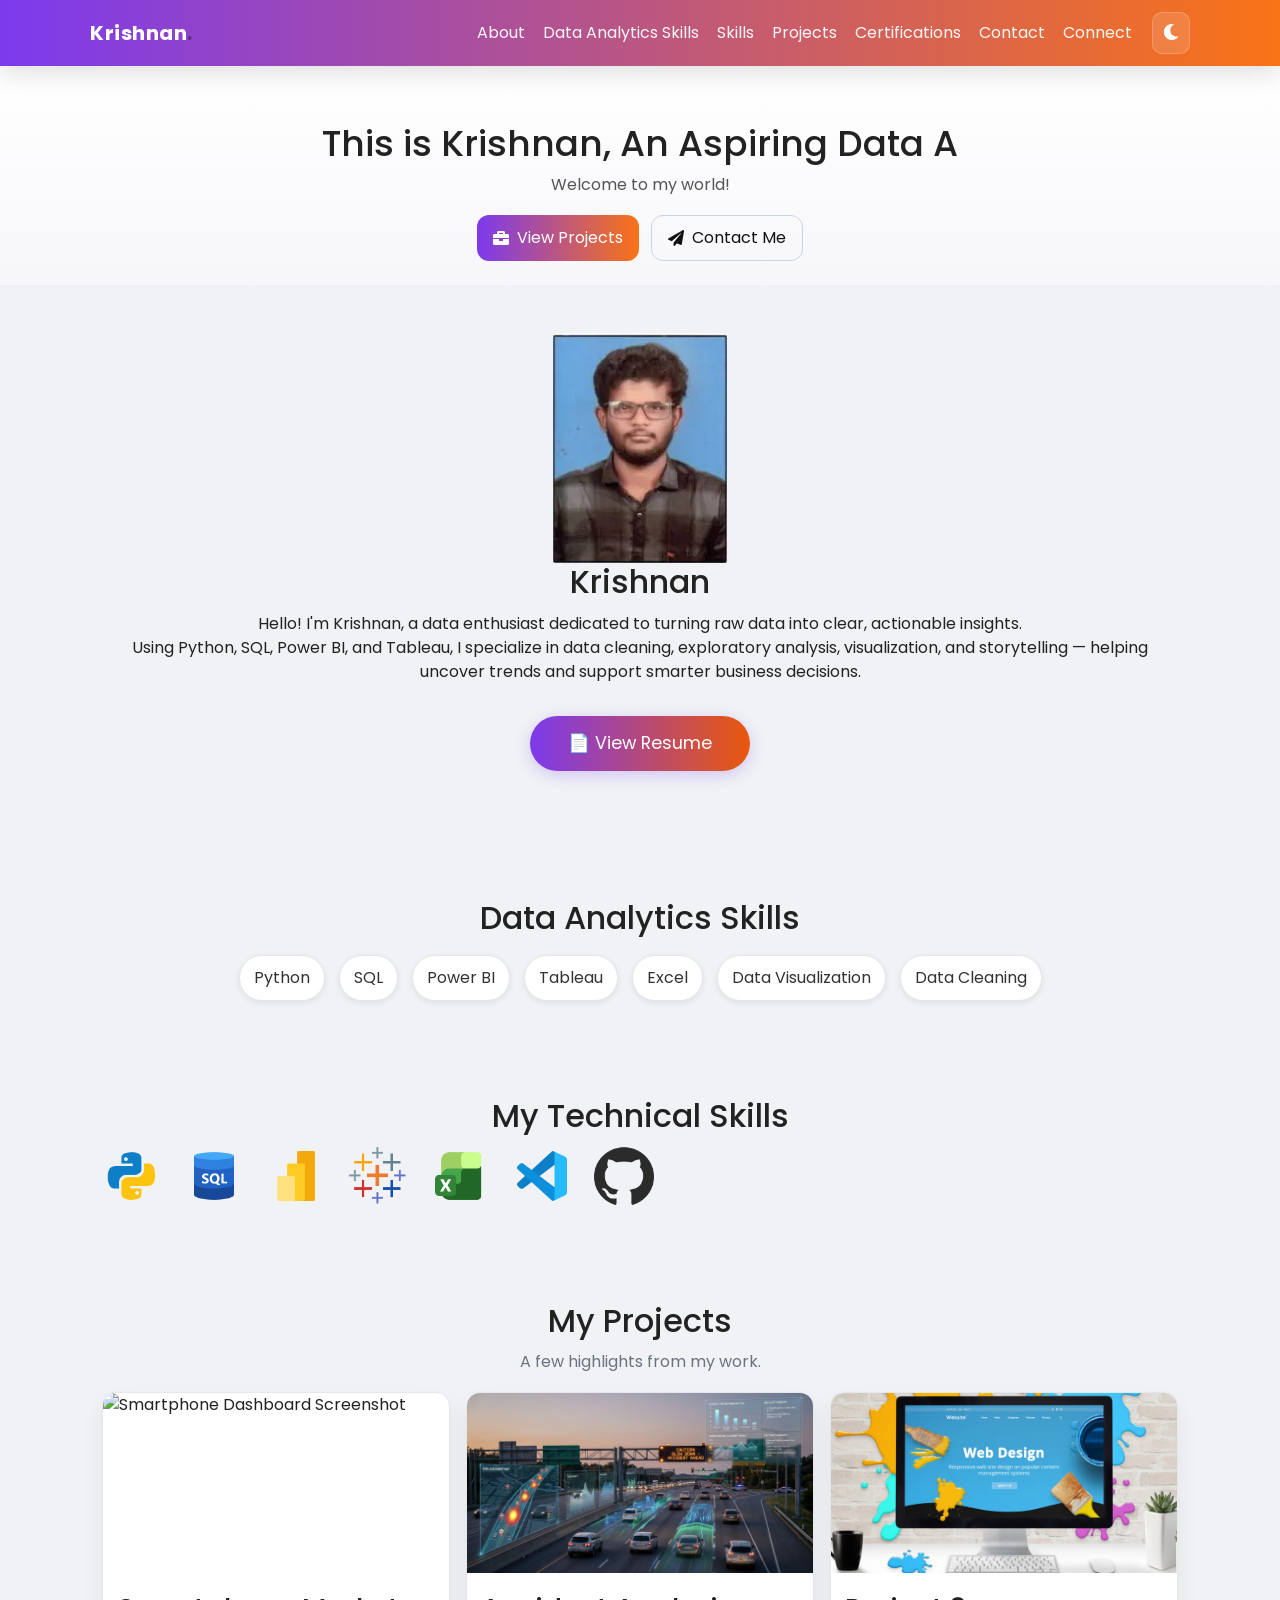
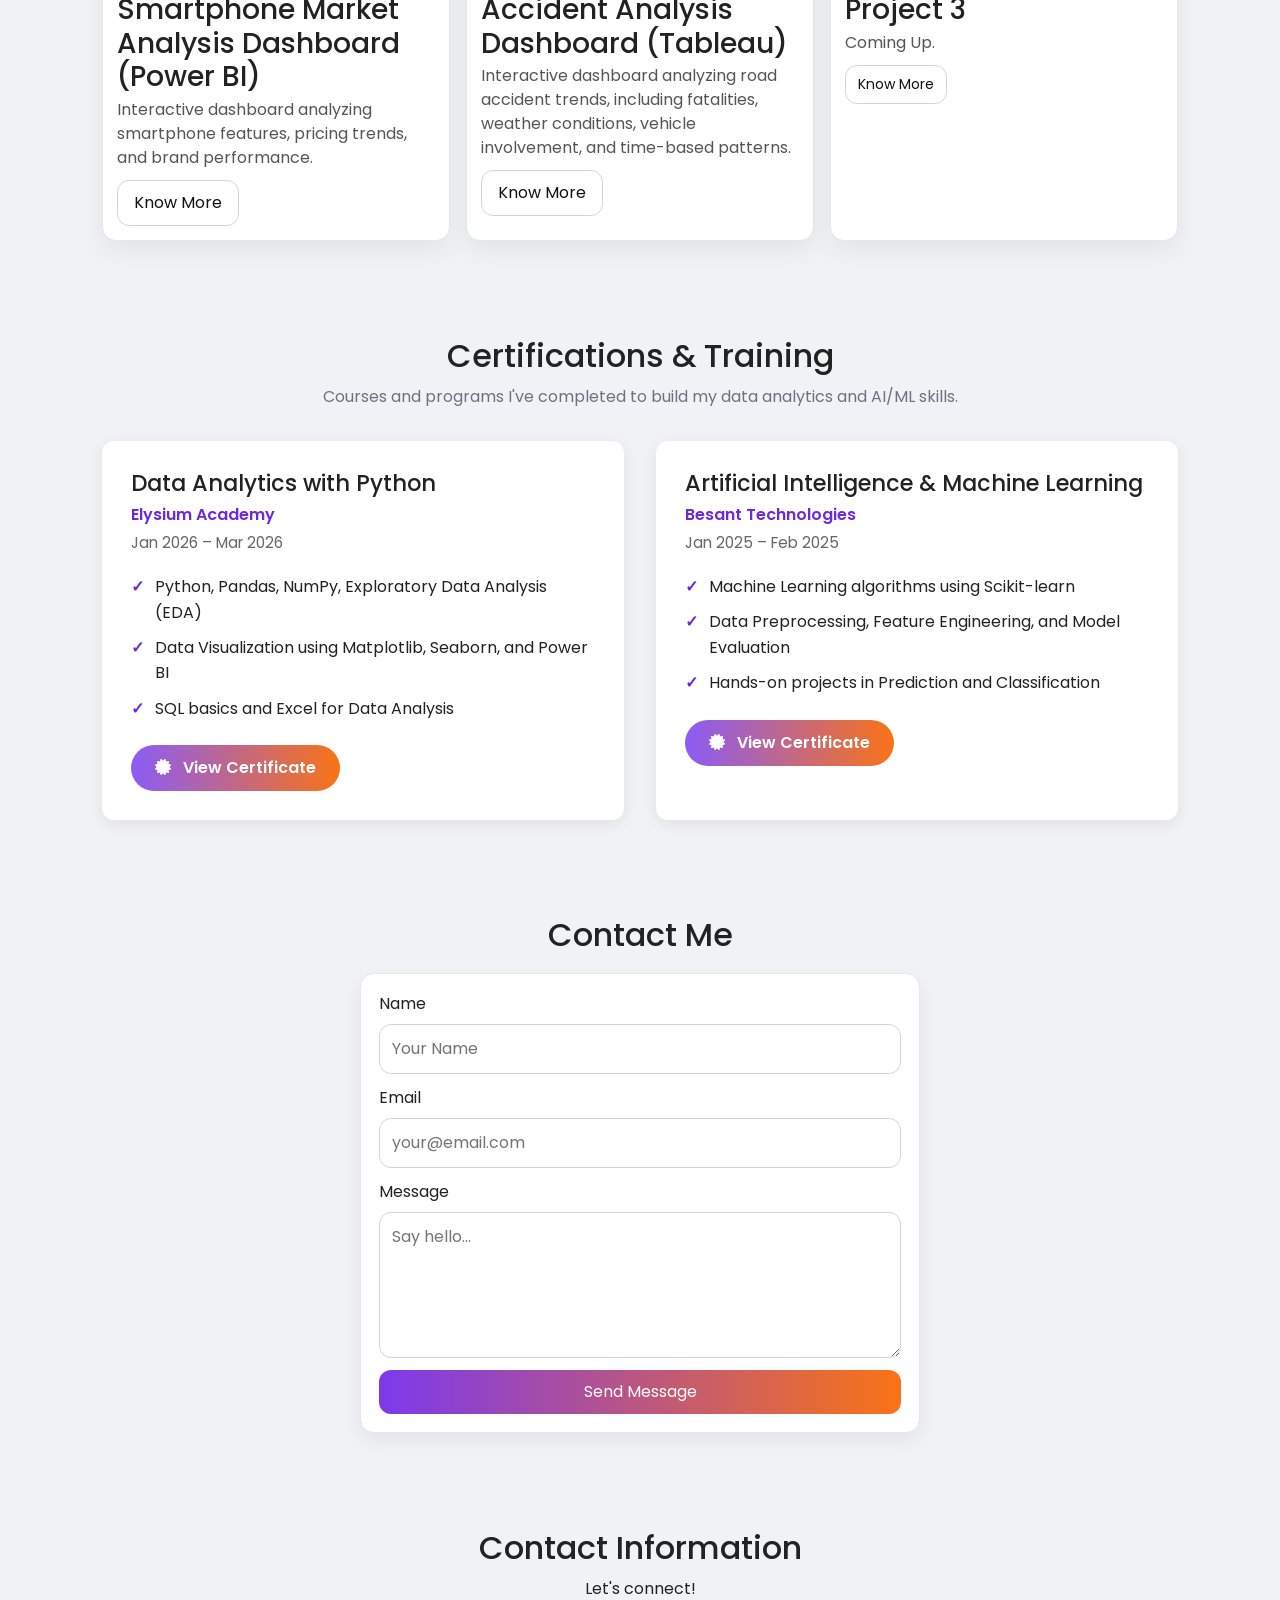
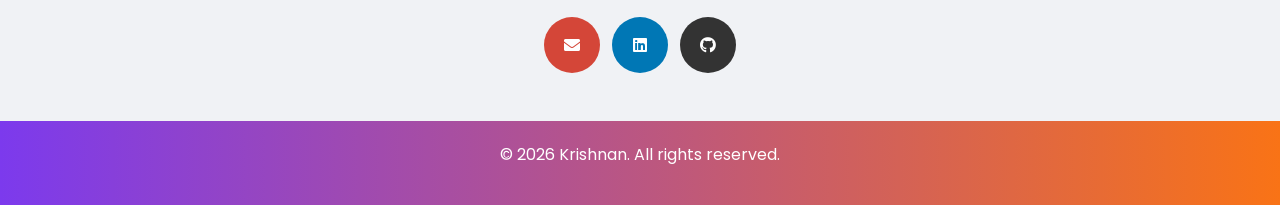
==== index.html @ f5642c2f "index.html" ====
<!DOCTYPE html>
<html lang="en">
<head>
  <meta charset="UTF-8" />
  <meta name="viewport" content="width=device-width, initial-scale=1" />
  <meta name="description" content="Krishnan — Data enthusiast, Power BI & Python projects, skills & contact." />
  <title>Krishnan — Portfolio</title>

  <!-- Bootstrap CSS -->
  <link href="https://cdn.jsdelivr.net/npm/bootstrap@5.2.1/dist/css/bootstrap.min.css" rel="stylesheet" integrity="sha384-iYQeCzEYFbKjA/T2uDLTpkwGzCiq6soy8tYaI1GyVh/UjpbCx/TYkiZhlZB6+fzT" crossorigin="anonymous">
  <!-- Bootstrap JS -->
  <script src="https://cdn.jsdelivr.net/npm/bootstrap@5.2.1/dist/js/bootstrap.bundle.min.js" integrity="sha384-u1OknCvxWvY5kfmNBILK2hRnQC3Pr17a+RTT6rIHI7NnikvbZlHgTPOOmMi466C8" crossorigin="anonymous"></script>

  <!-- Fonts & Icons -->
  <link href="https://fonts.googleapis.com/css2?family=Poppins:wght@400;600;700&display=swap" rel="stylesheet" />
  <link rel="stylesheet" href="https://cdnjs.cloudflare.com/ajax/libs/font-awesome/5.15.1/css/all.min.css" />
  <link rel="icon" href="img/favicon.ico" type="image/x-icon">

  <!-- Custom Styles & Script -->
  <link rel="stylesheet" href="css/6_style.css" />
  <script defer src="js/6_script.js"></script>

  <!-- Social Preview -->
  <meta property="og:title" content="Krishnan — Portfolio" />
  <meta property="og:description" content="Data Analytics | Power BI | Python | SQL | Tableau" />
  <meta property="og:type" content="website" />
</head>
<body>

  <!-- Header / Nav -->
  <header class="site-header">
    <div class="container nav-wrap">
      <a href="#" class="brand">Krishnan<span class="dot">.</span></a>

      <button class="nav-toggle" aria-label="Open menu" aria-expanded="false">
        <i class="fas fa-bars"></i>
      </button>

      <nav class="site-nav" aria-label="Primary">
        <a href="#about">About</a>
        <a href="#Data Analytics Skills">Data Analytics Skills</a>
        <a href="#My Technical Skills">Skills</a>
       <a href="#projects">Projects</a>
       <a href="#certifications">Certifications</a>
         <a href="#contact">Contact</a>
        <a href="#connect">Connect</a>
      </nav>

      <button id="dark-mode-toggle" class="dark-mode-toggle" aria-label="Toggle dark mode">
        <i class="fas fa-moon"></i>
      </button>
    </div>
  </header>

  <!-- Hero -->
  <section class="hero" aria-labelledby="hero-title">
    <div class="container hero-inner">
      <h1 id="hero-title">This is Krishnan, <span class="about-me"></span></h1>
      <p class="subtitle">Welcome to my world!</p>
      <div class="cta-row">
        <a class="btn primary" href="#projects"><i class="fas fa-briefcase"></i> View Projects</a>
        <a class="btn ghost" href="#contact"><i class="fas fa-paper-plane"></i> Contact Me</a>
      </div>
    </div>
  </section>

  <!-- About -->
  <section id="about" class="panel">
    <div class="container about-card">
      <img src="img/Krishna.webp" alt="Krishnan profile photo" class="profile-img"> 
      <h2>Krishnan</h2>
      <p>Hello! I'm Krishnan, a data enthusiast dedicated to turning raw data into clear, actionable insights.<br>
      Using Python, SQL, Power BI, and Tableau, I specialize in data cleaning, exploratory analysis, visualization, and storytelling — helping uncover trends and support smarter business decisions.</p>

      <!-- Resume button -->
      <div class="center-button-wrapper" style="margin: 2rem 0; text-align: center;">
        <a href="Krishnan Resume.pdf" target="_blank" rel="noopener noreferrer" class="btn btn-gradient">
          📄 View Resume
        </a>
      </div>
    </div>
  </section>

  <!-- Data Analytics Skills -->
  <section id="Data Analytics Skills" class="panel">
    <div class="container">
      <h2>Data Analytics Skills</h2>
      <ul class="chip-list">
        <li class="chip">Python</li>
        <li class="chip">SQL</li>
        <li class="chip">Power BI</li>
        <li class="chip">Tableau</li>
        <li class="chip">Excel</li>
        <li class="chip">Data Visualization</li>
        <li class="chip">Data Cleaning</li>
      </ul>
    </div>
  </section>

  <!-- Technical Skills (icons) -->
  <section id="My Technical Skills" class="panel">
    <div class="container">
      <h2>My Technical Skills</h2>
      <div class="horizontal-scroll" aria-label="Logos of technologies I use">
        <div class="icon-container" role="list">
          <img role="listitem" src="icon/1.png" alt="Tech icon 1" />
          <img role="listitem" src="icon/2.png" alt="Tech icon 2" />
          <img role="listitem" src="icon/3.png" alt="Tech icon 3" />
          <img role="listitem" src="icon/4.png" alt="Tech icon 4" />
          <img role="listitem" src="icon/5.png" alt="Tech icon 5" />
          <img role="listitem" src="icon/6.png" alt="Tech icon 6" />
          <img role="listitem" src="icon/7.png" alt="Tech icon 7" />
        </div>
      </div>
    </div>
  </section>

  <!-- Projects -->
  <section id="projects" class="panel">
    <div class="container">
      <h2>My Projects</h2>
      <p class="muted">A few highlights from my work.</p>
      <div class="grid projects-grid">
        <article class="project-card">
          <img src="img/Project_1.png" alt="Smartphone Dashboard Screenshot" />
          <div class="card-body">
            <h3>Smartphone Market Analysis Dashboard (Power BI)</h3>
            <p>Interactive dashboard analyzing smartphone features, pricing trends, and brand performance.</p>
            <a href="smartphone-project.html" class="btn">Know More</a>
          </div>
        </article>

        <article class="project-card">
          <img src="img/Project_2.png" alt="Project 2 Screenshot" />
          <div class="card-body">
            <h3>Accident Analysis Dashboard (Tableau)</h3>
            <p>Interactive dashboard analyzing road accident trends, including fatalities, weather conditions, vehicle involvement, and time-based patterns.</p>
            <a href="Accident Analysis-project.html" class="btn">Know More</a>
          </div>
        </article>

        <article class="project-card">
          <img src="img/3.png" alt="Project 3 Screenshot" />
          <div class="card-body">
            <h3>Project 3</h3>
            <p>Coming Up.</p>
            <a class="btn small">Know More</a>
          </div>
        </article>
      </div>
    </div>
  </section>

  <!-- Certifications -->
  <section id="certifications" class="panel">
    <div class="container">
      <h2>Certifications & Training</h2>
      <p class="muted">Courses and programs I've completed to build my data analytics and AI/ML skills.</p>
      <div class="cert-grid">
        <div class="cert-card">
          <div class="cert-header">
            <h3>Data Analytics with Python</h3>
            <span class="cert-institute">Elysium Academy</span>
            <span class="cert-date">Jan 2026 – Mar 2026</span>
          </div>
          <ul class="cert-details">
            <li>Python, Pandas, NumPy, Exploratory Data Analysis (EDA)</li>
            <li>Data Visualization using Matplotlib, Seaborn, and Power BI</li>
            <li>SQL basics and Excel for Data Analysis</li>
          </ul>
          <a href="YOUR_CERTIFICATE_LINK_HERE.pdf" target="_blank" rel="noopener noreferrer" class="btn cert-btn">
            <i class="fas fa-certificate"></i> View Certificate
          </a>
        </div>

        <div class="cert-card">
          <div class="cert-header">
            <h3>Artificial Intelligence & Machine Learning</h3>
            <span class="cert-institute">Besant Technologies</span>
            <span class="cert-date">Jan 2025 – Feb 2025</span>
          </div>
          <ul class="cert-details">
            <li>Machine Learning algorithms using Scikit-learn</li>
            <li>Data Preprocessing, Feature Engineering, and Model Evaluation</li>
            <li>Hands-on projects in Prediction and Classification</li>
          </ul>
          <a href="https://drive.google.com/file/d/1QhLVXRbuj894rvDoNQN4NJHDktRtDqhY/view?usp=sharing" target="_blank" rel="noopener noreferrer" class="btn cert-btn">
            <i class="fas fa-certificate"></i> View Certificate
          </a>
        </div>
      </div>
    </div>
  </section>

  <!-- Contact -->
  <section id="contact" class="panel">
    <div class="container">
      <h2>Contact Me</h2>
      <form class="contact-form" aria-label="Contact form">
        <div class="form-group">
          <label for="name">Name</label>
          <input id="name" name="name" type="text" placeholder="Your Name" required />
        </div>
        <div class="form-group">
          <label for="email">Email</label>
          <input id="email" name="email" type="email" placeholder="your@email.com" required />
        </div>
        <div class="form-group">
          <label for="message">Message</label>
          <textarea id="message" name="message" placeholder="Say hello..." rows="5" required></textarea>
        </div>
        <button type="submit" class="btn primary wide">Send Message</button>
      </form>
    </div>
  </section>

  <!-- Connect -->
  <section id="connect" class="panel">
    <div class="container">
      <h2>Contact Information</h2>
      <p>Let's connect!</p>
      <div class="socials">
        <a class="icon-link email" href="mailto:kriskrishna0816@gmail.com" aria-label="Email"><i class="fas fa-envelope"></i></a>
        <a class="icon-link linkedin" href="https://www.linkedin.com/in/krishnan08" target="_blank" rel="noopener" aria-label="LinkedIn"><i class="fab fa-linkedin"></i></a>
        <a class="icon-link github" href="https://github.com/krishnan0811" target="_blank" rel="noopener" aria-label="GitHub"><i class="fab fa-github"></i></a>
      </div>
    </div>
  </section>

  <!-- Footer -->
  <footer class="site-footer">
    <div class="container">
      <p>© <span id="year"></span> Krishnan. All rights reserved.</p>
    </div>
  </footer>

</body>
</html>
---- css/6_style.css ----
/* Base */
:root{
  --bg:#0b0d10;
  --panel:#11151a;
  --text:#e7eaf0;
  --muted:#9aa4af;
  --brand1:#7c3aed; /* purple */
  --brand2:#f97316; /* orange */
  --card:#0f1318;
  --ring: rgba(124,58,237,.35);
}

*{box-sizing:border-box}
html{scroll-behavior:smooth}
body{
  font-family:'Poppins',sans-serif;
  margin:0;
  color:#222;
  background:#f0f2f5;
}

/* Containers */
.container{width:min(1100px,92%);margin-inline:auto}

/* Header/Nav */
.site-header{
  position:sticky; top:0; z-index:1000;
  background: linear-gradient(90deg, var(--brand1), var(--brand2));
  color:#fff; box-shadow:0 8px 24px rgba(0,0,0,.12);
}
.nav-wrap{display:flex; align-items:center; gap:12px; padding:12px 0}
.brand{color:#fff; text-decoration:none; font-weight:700; font-size:20px; letter-spacing:.5px}
.brand .dot{color:#00000055}
.site-nav{margin-left:auto; display:flex; gap:18px}
.site-nav a{color:#fff; text-decoration:none; opacity:.95}
.site-nav a:hover{opacity:1; text-decoration:underline}
.nav-toggle{display:none; background:transparent; border:0; color:#fff; font-size:20px; cursor:pointer}

.dark-mode-toggle{
  margin-left:8px; background:#ffffff22; border:1px solid #ffffff33;
  color:#fff; border-radius:10px; padding:8px 10px; cursor:pointer
}
.dark-mode-toggle .fa-sun{color:#ffd166}

/* Hero */
.hero{
  background:linear-gradient(180deg, #ffffff, #f7f7fb);
  padding:56px 0 24px;
  text-align:center;
}
.hero-inner h1{margin:0 0 8px 0; font-size:clamp(24px,4vw,36px)}
.subtitle{margin:0 0 18px 0; color:#555}
.cta-row{display:flex; gap:12px; justify-content:center; flex-wrap:wrap}

/* Buttons */
.btn{
  display:inline-flex; align-items:center; gap:8px;
  border-radius:12px; padding:10px 16px; text-decoration:none; cursor:pointer;
  border:1px solid #d1d5db; color:#111; background:#fff; transition:transform .15s ease, box-shadow .2s ease
}
.btn:hover{transform:translateY(-1px); box-shadow:0 8px 18px rgba(0,0,0,.08)}
.btn.primary{background:linear-gradient(90deg,var(--brand1),var(--brand2)); color:#fff; border:0}
.btn.primary:hover{box-shadow:0 10px 22px var(--ring)}
.btn.ghost{background:transparent; border-color:#cbd5e1}
.btn.small{padding:8px 12px; font-size:14px}
.btn.wide{width:100%; justify-content:center}

/* Panels */
.panel{padding:48px 0}
.panel h2{text-align:center; margin:0 0 10px 0}
.panel .container>p{text-align:center}

/* Avatar */
.avatar{
  display:block; margin:18px auto 0; width:200px; height:200px; border-radius:50%;
  object-fit:cover; box-shadow:0 10px 26px rgba(0,0,0,.15)
}

/* Chip list (skills) */
.chip-list{
  list-style:none; display:flex; justify-content:center; gap:14px; padding:0; margin:18px 0 0 0; flex-wrap:wrap
}
.chip{
  background:#fff; color:#333; padding:10px 14px; border-radius:999px; box-shadow:0 2px 6px rgba(0,0,0,.08);
  border:1px solid #e5e7eb
}

/* Horizontal icon marquee */
.horizontal-scroll{overflow:hidden; margin-top:10px}
.icon-container{
  display:flex; align-items:center; gap:22px; width:max-content;
  animation:scrollX 14s linear infinite;
}
.icon-container:hover{animation-play-state:paused}
.icon-container img{width:60px; height:60px; filter:saturate(1.1); opacity:.95}
@keyframes scrollX{0%{transform:translateX(100vw)}100%{transform:translateX(-100%)}}

/* Programming languages bars */
#languages .skill{margin:18px auto; max-width:640px}
.progress-bar{
  position:relative; width:100%; height:14px; border-radius:999px; background:#e5e7eb; overflow:hidden
}
.progress-bar::after{
  content:""; position:absolute; inset:0; width:0; height:100%;
  background:linear-gradient(90deg,var(--brand1),var(--brand2));
  border-radius:999px; box-shadow:inset 0 0 12px rgba(0,0,0,.15)
}
.progress-bar.animated::after{animation:grow 1.1s ease forwards}
@keyframes grow{to{width:var(--progress)}}

/* Projects grid */
.projects-grid{
  display:grid; grid-template-columns:repeat(3,minmax(0,1fr)); gap:16px; margin-top:18px
}
.project-card{
  background:#fff; border:1px solid #e5e7eb; border-radius:14px; overflow:hidden;
  box-shadow:0 10px 24px rgba(0,0,0,.06); transition:transform .12s ease, box-shadow .2s ease
}
.project-card:hover{transform:translateY(-2px); box-shadow:0 16px 34px rgba(0,0,0,.10)}
.project-card img{display:block; width:100%; height:180px; object-fit:cover}
.card-body{padding:14px}
.card-body h3{margin:6px 0 4px 0}
.card-body p{margin:0 0 10px 0; color:#555}

/* Socials */
.socials{display:flex; justify-content:center; gap:12px; margin-top:6px}
.icon-link{
  display:inline-flex; align-items:center; justify-content:center;
  width:56px;height:56px;border-radius:50%; color:#fff; text-decoration:none;
  transition:transform .18s ease, box-shadow .25s ease
}
.icon-link.email{background:#D44638}
.icon-link.linkedin{background:#0077b5}
.icon-link:hover{transform:translateY(-2px); box-shadow:0 12px 26px rgba(0,0,0,.18)}

/* Footer */
.site-footer{
  background:linear-gradient(90deg,var(--brand1),var(--brand2)); color:#fff; text-align:center; padding:22px 0
}

/* Forms */
.contact-form{
  margin:18px auto 0; padding:18px; max-width:560px; background:#fff; border:1px solid #e5e7eb; border-radius:14px;
  box-shadow:0 8px 20px rgba(0,0,0,.06)
}
.form-group{display:flex; flex-direction:column; gap:8px; margin-bottom:12px}
.contact-form input,.contact-form textarea{
  padding:12px; border:1px solid #d1d5db; border-radius:12px; font:inherit; outline:none
}
.contact-form input:focus,.contact-form textarea:focus{box-shadow:0 0 0 4px #7c3aed33; border-color:#a78bfa}

/* Muted text */
.muted{color:#6b7280}

/* Responsive */
@media (max-width:900px){
  .projects-grid{grid-template-columns:repeat(2,minmax(0,1fr))}
}
@media (max-width:720px){
  .site-nav{display:none; position:absolute; right:14px; top:56px; background:#1f2937; padding:12px; border-radius:12px}
  .site-nav a{display:block; padding:8px 10px}
  .nav-toggle{display:inline-flex}
  .hero{padding:46px 0 12px}
}
@media (max-width:520px){
  .projects-grid{grid-template-columns:1fr}
  .avatar{width:160px;height:160px}
}

/* Dark mode */
.dark-mode body{background:var(--bg); color:var(--text)}
.dark-mode .hero{background:linear-gradient(180deg,#0d1117,#0b0d10)}
.dark-mode .panel .container>p{color:var(--muted)}
.dark-mode .chip{background:var(--card); color:var(--text); border-color:#222}
.dark-mode .project-card{background:var(--card); border-color:#1f2937}
.dark-mode .contact-form{background:var(--card); border-color:#1f2937}
.dark-mode .btn{background:#12161c; color:#e5e7eb; border-color:#2b3340}
.dark-mode .btn.ghost{background:transparent; border-color:#2b3340}
.dark-mode .btn.primary{color:#fff}
.dark-mode .site-nav{background:#0f172a}
.dark-mode .icon-link:hover{box-shadow:0 12px 26px rgba(124,58,237,.35)}
.profile-img {
  display: block;
  margin: 0 auto;
}
.tech-icons {
    display: flex;
    justify-content: center;
    align-items: center;
    gap: 40px;
    flex-wrap: wrap;
}

.tech-icons img {
    width: 70px;
    height: auto;
    filter: drop-shadow(0 6px 10px rgba(0,0,0,0.15));
    transition: transform 0.3s ease, filter 0.3s ease;
}
.skill{
margin:20px 0;
}

.skill p{
font-weight:500;
margin-bottom:6px;
}

.progress{
background:#e5e5e5;
height:12px;
border-radius:20px;
overflow:hidden;
}

.progress-bar{
height:12px;
border-radius:20px;
background: linear-gradient(90deg,#6a11cb,#ff6a00);
}
.skills-container{
  width: 60%;
  margin: auto;
}
.center-button-wrapper {
  text-align: center;
  margin: 2.5rem 0;
}

.center-button-wrapper .btn {
  display: inline-block;
  min-width: 220px;          /* makes it look balanced */
  text-align: center;
  padding: 0.9rem 2.2rem;
  font-size: 1.1rem;
}

/* If you want the button to feel more premium */
.center-button-wrapper .btn-gradient {
  background: linear-gradient(90deg, #7c3aed, #ea580c);
  color: white;
  border: none;
  border-radius: 9999px;     /* very rounded */
  box-shadow: 0 4px 15px rgba(139, 92, 246, 0.3);
  transition: all 0.3s ease;
}

.center-button-wrapper .btn-gradient:hover {
  transform: translateY(-2px);
  box-shadow: 0 8px 25px rgba(139, 92, 246, 0.4);
}
/* In css/6_style.css - add this */
.icon-link.github {
  background-color: #333;          /* GitHub black/dark */
  color: white;
}

.icon-link.github:hover {
  background-color: #24292e;
  transform: translateY(-2px);
}
/* Certifications Section */
.cert-grid {
  display: grid;
  grid-template-columns: 1fr;           /* 1 column on mobile */
  gap: 2rem;
  margin-top: 2rem;
}

@media (min-width: 768px) {
  .cert-grid {
    grid-template-columns: repeat(auto-fit, minmax(350px, 1fr));  /* 2+ columns on larger screens */
  }
}

.cert-card {
  background: var(--card-bg, #fff);     /* use your dark/light mode var if you have */
  border-radius: 12px;
  padding: 1.8rem;
  box-shadow: 0 4px 15px rgba(0,0,0,0.08);
  transition: transform 0.3s ease, box-shadow 0.3s ease;
}

.cert-card:hover {
  transform: translateY(-5px);
  box-shadow: 0 10px 25px rgba(0,0,0,0.12);
}

.cert-header {
  margin-bottom: 1.2rem;
}

.cert-header h3 {
  margin: 0 0 0.4rem;
  font-size: 1.4rem;
}

.cert-institute {
  font-weight: 600;
  color: var(--primary, #6d28d9);      /* match your theme color */
  display: block;
}

.cert-date {
  font-size: 0.95rem;
  color: #666;
  display: block;
  margin-top: 0.3rem;
}

.cert-details {
  list-style: none;
  padding: 0;
  margin: 0 0 1.5rem;
  line-height: 1.6;
}

.cert-details li {
  margin-bottom: 0.6rem;
  position: relative;
  padding-left: 1.5rem;
}

.cert-details li::before {
  content: "✓";
  position: absolute;
  left: 0;
  color: var(--primary, #6d28d9);
  font-weight: bold;
}

.cert-btn {
  background: linear-gradient(90deg, #8b5cf6, #f97316);  /* your purple-orange theme */
  color: white;
  border: none;
  padding: 0.7rem 1.5rem;
  border-radius: 50px;
  text-decoration: none;
  font-weight: 600;
  display: inline-block;
  transition: all 0.3s;
}

.cert-btn:hover {
  transform: translateY(-2px);
  box-shadow: 0 8px 20px rgba(139, 92, 246, 0.3);
}

.cert-btn i {
  margin-right: 8px;
}
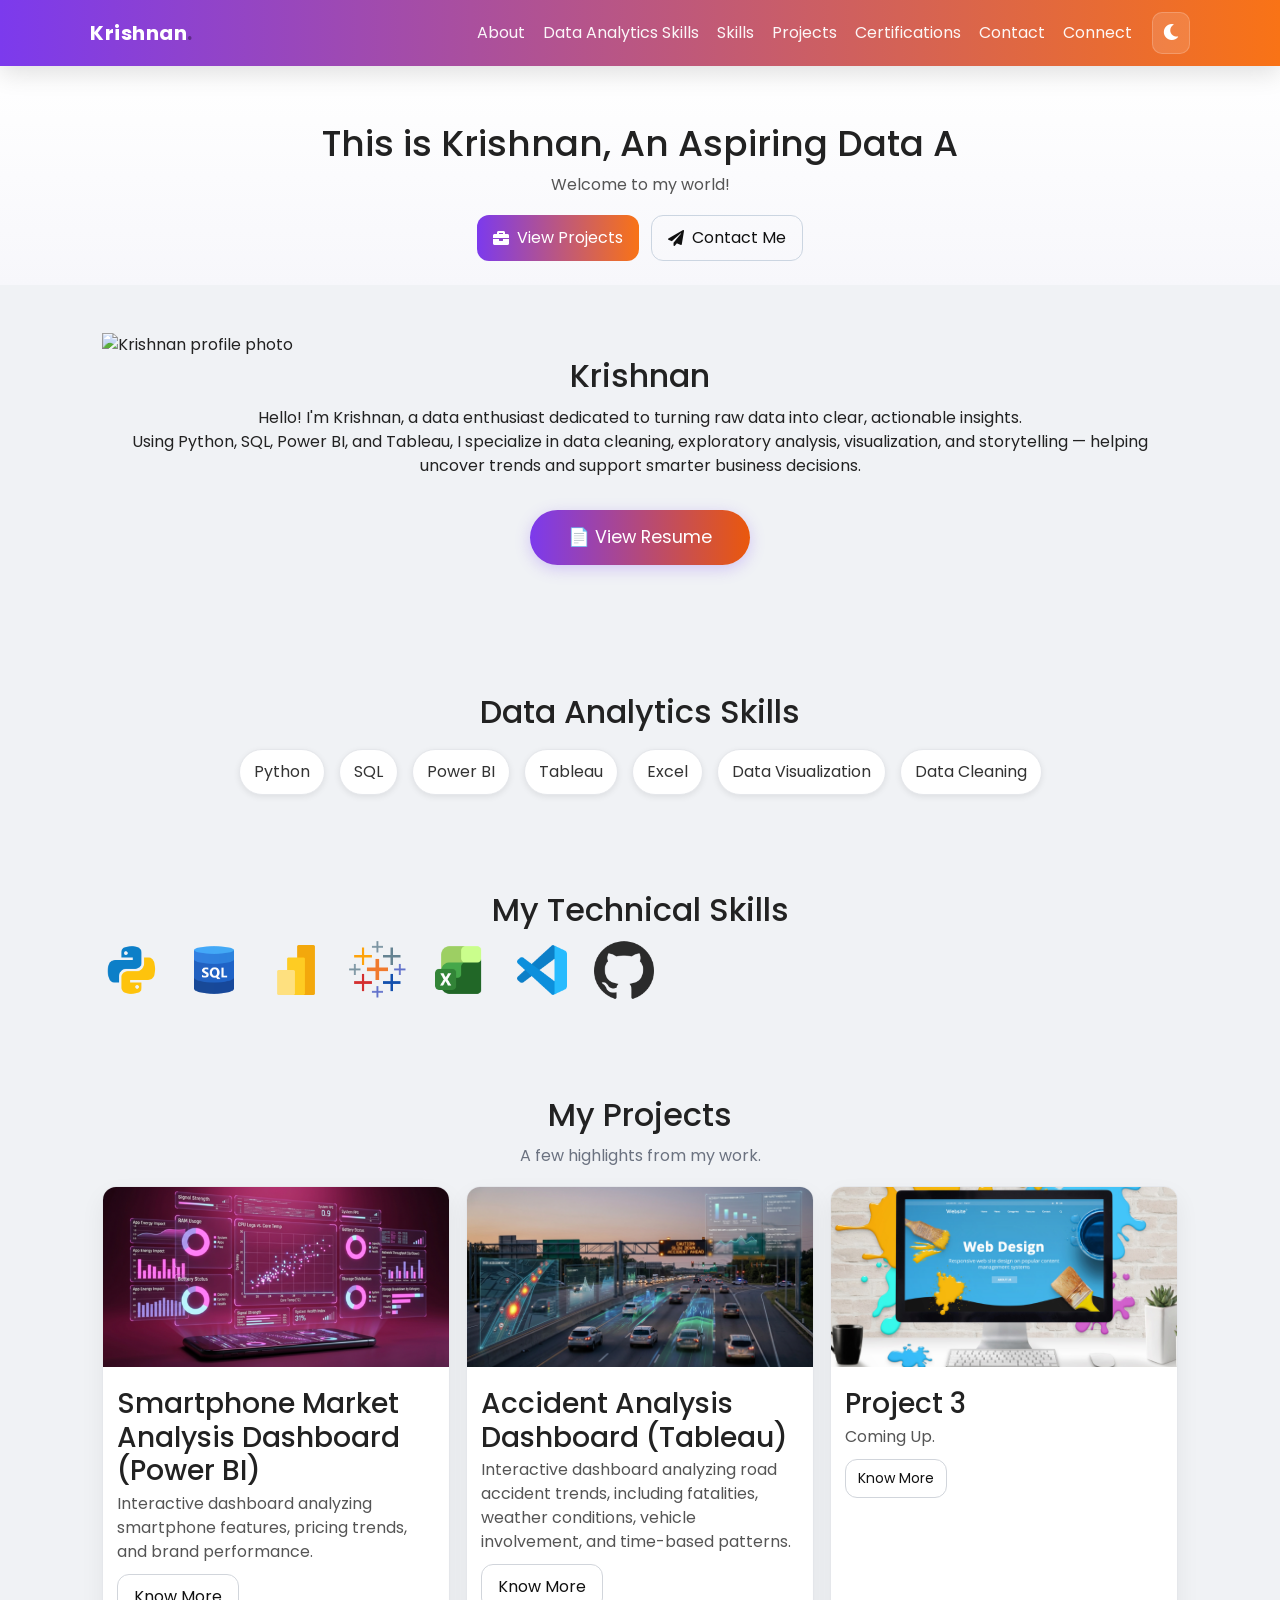
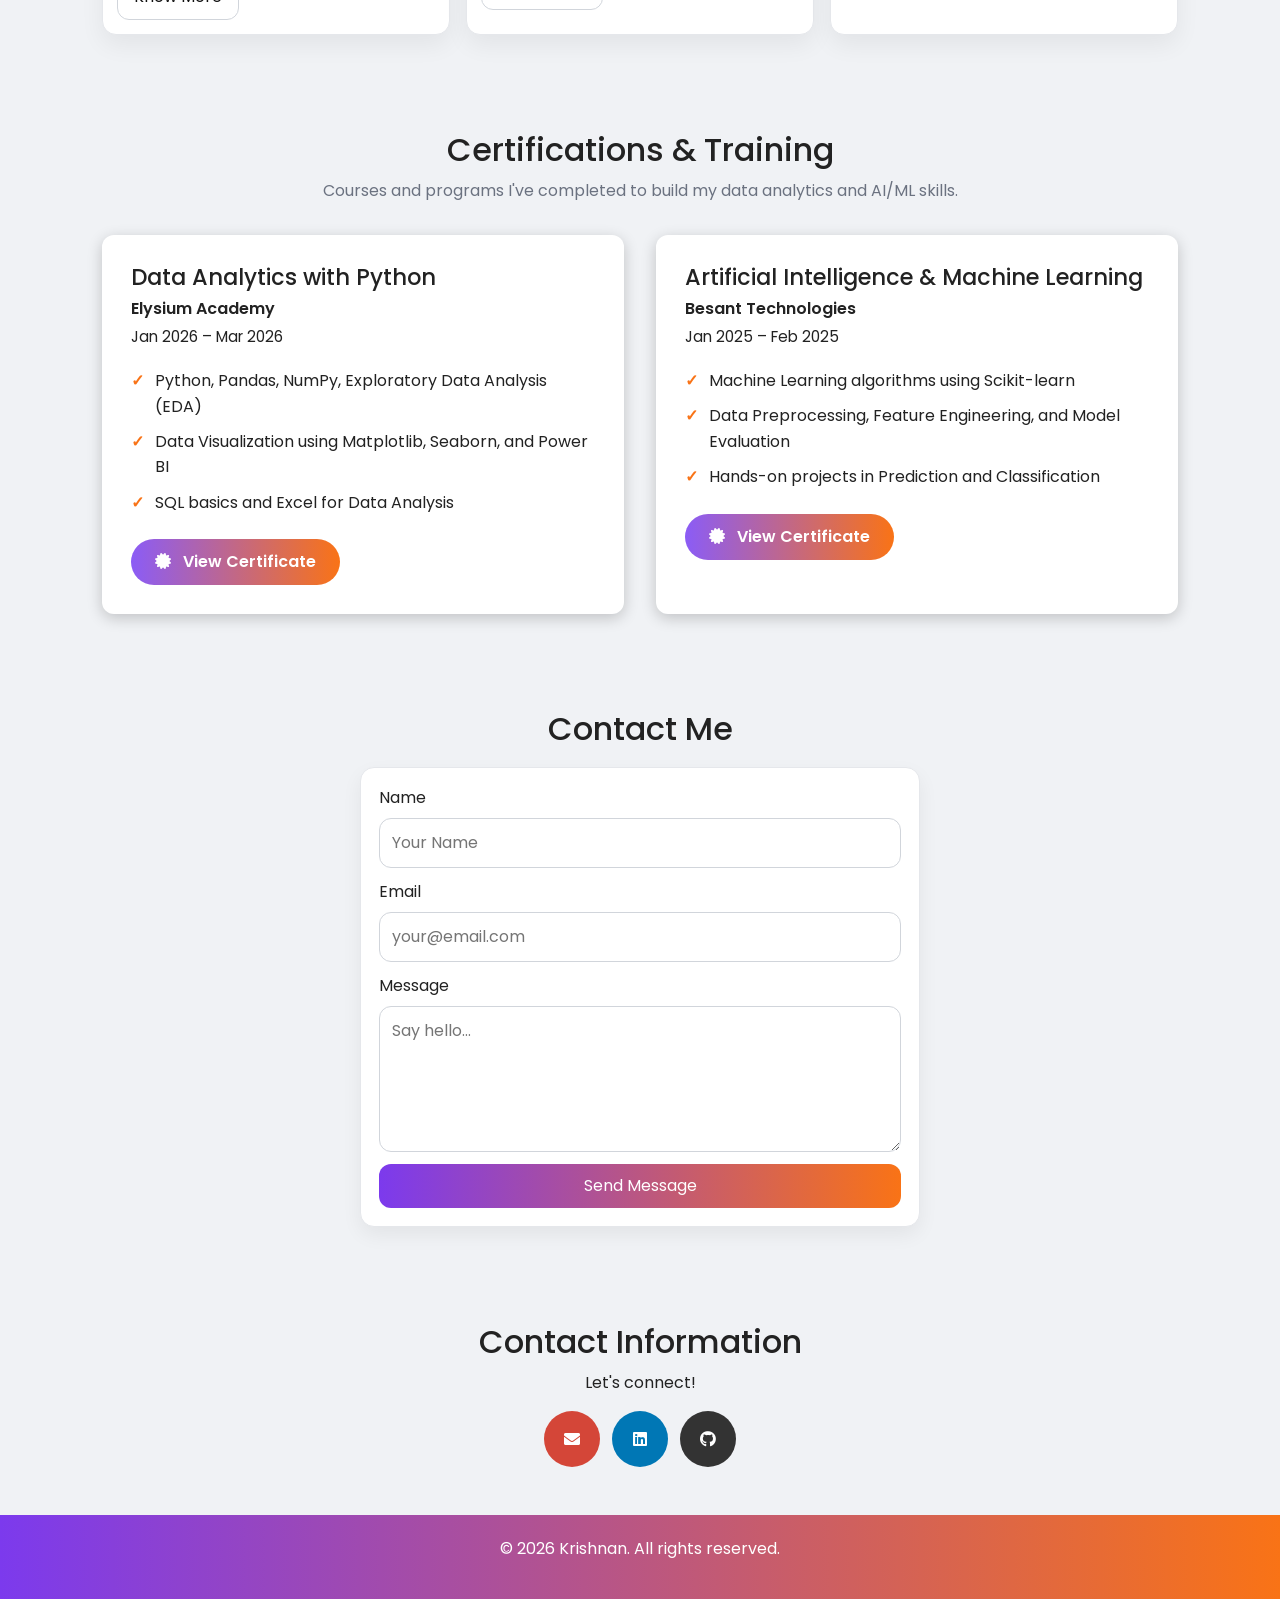
==== commit b873f992: "Update index.html" ====
--- a/index.html
+++ b/index.html
@@ -67,7 +67,7 @@
   <!-- About -->
   <section id="about" class="panel">
     <div class="container about-card">
-      <img src="img/Krishna.webp" alt="Krishnan profile photo" class="profile-img"> 
+      <img src="img/Krishnan.png" alt="Krishnan profile photo" class="profile-img"> 
       <h2>Krishnan</h2>
       <p>Hello! I'm Krishnan, a data enthusiast dedicated to turning raw data into clear, actionable insights.<br>
       Using Python, SQL, Power BI, and Tableau, I specialize in data cleaning, exploratory analysis, visualization, and storytelling — helping uncover trends and support smarter business decisions.</p>
--- a/css/6_style.css
+++ b/css/6_style.css
@@ -349,3 +349,55 @@
 .cert-btn i {
   margin-right: 8px;
 }
+/* 🔥 DEFAULT (LIGHT MODE) → BLACK CARD */
+.cert-card {
+  background: #fff;          /* black */
+  color: #111;               /* white text */
+  border-radius: 12px;
+  padding: 1.8rem;
+  box-shadow: 0 4px 15px rgba(0,0,0,0.2);
+  transition: transform 0.3s ease, box-shadow 0.3s ease;
+}
+
+/* Text inside */
+.cert-card h3,
+.cert-card .cert-institute,
+.cert-card .cert-date,
+.cert-card li {
+   color: #222;
+}
+
+/* 🔥 DARK MODE → WHITE CARD */
+.dark-mode .cert-card {
+  background: #111;       /* white */
+  color: #fff;               /* black text */
+}
+
+/* Fix text inside dark mode */
+.dark-mode .cert-card h3,
+.dark-mode .cert-card .cert-institute,
+.dark-mode .cert-card .cert-date,
+.dark-mode .cert-card li {
+ 
+  color: #f1f1f1;
+}
+
+/* Tick icon color */
+.cert-details li::before {
+  color: #f97316; /* orange */
+}
+
+.dark-mode .cert-details li::before {
+  color: #7c3aed; /* purple */
+}
+
+/* Button stays same but slight tweak */
+.cert-btn {
+  background: linear-gradient(90deg, #8b5cf6, #f97316);
+  color: white;
+  border: none;
+}
+
+.dark-mode .cert-btn {
+  box-shadow: 0 8px 20px rgba(0,0,0,0.15);
+}
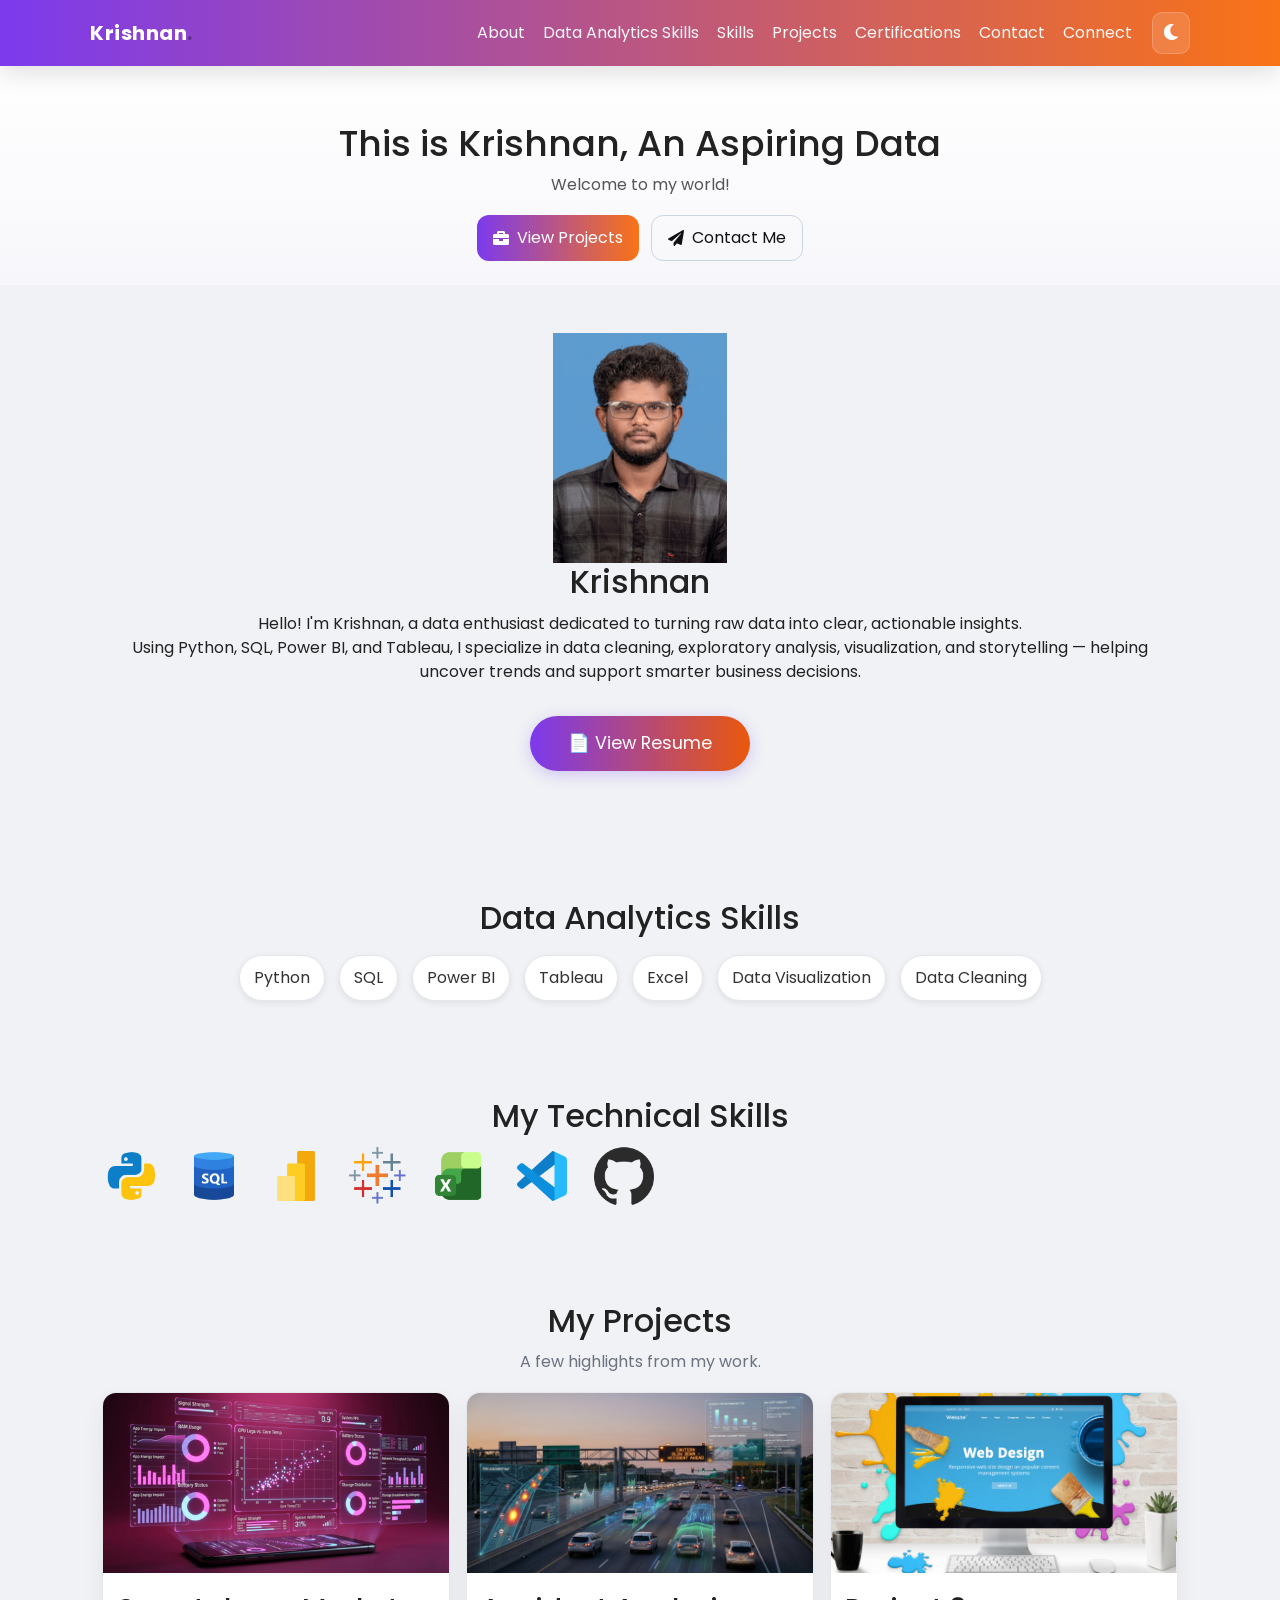
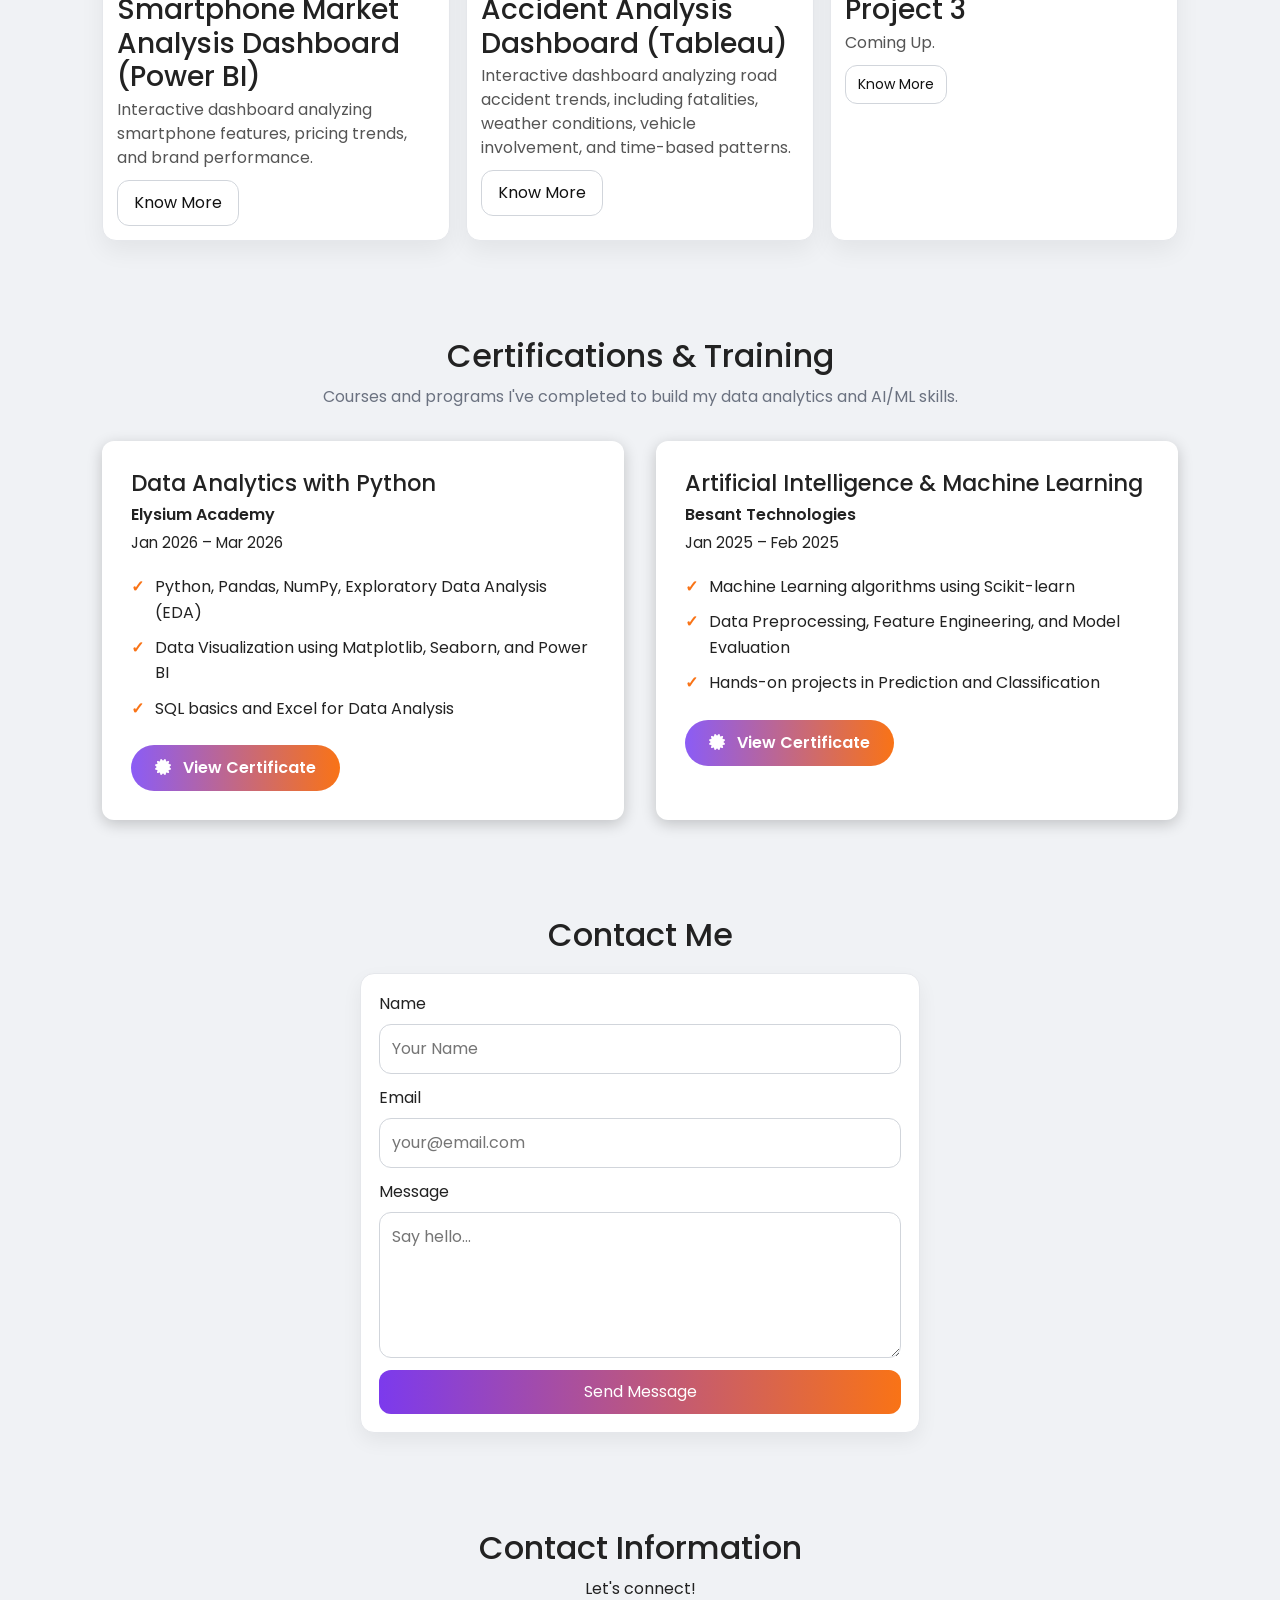
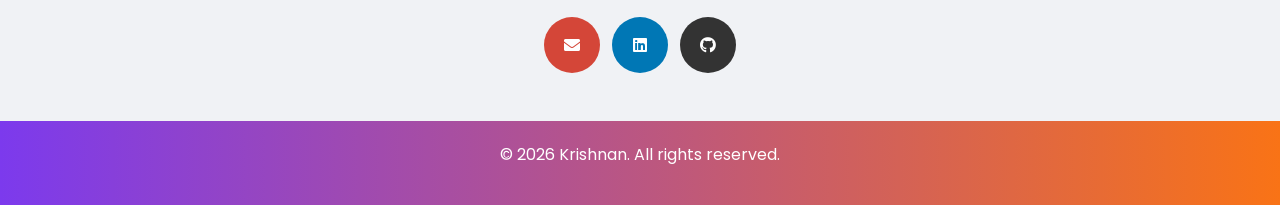
==== commit 91742d13: "Update index.html" ====
--- a/index.html
+++ b/index.html
@@ -67,7 +67,7 @@
   <!-- About -->
   <section id="about" class="panel">
     <div class="container about-card">
-      <img src="img/Krishnan.png" alt="Krishnan profile photo" class="profile-img"> 
+      <img src="img/krishnan.png" alt="Krishnan profile photo" class="profile-img"> 
       <h2>Krishnan</h2>
       <p>Hello! I'm Krishnan, a data enthusiast dedicated to turning raw data into clear, actionable insights.<br>
       Using Python, SQL, Power BI, and Tableau, I specialize in data cleaning, exploratory analysis, visualization, and storytelling — helping uncover trends and support smarter business decisions.</p>
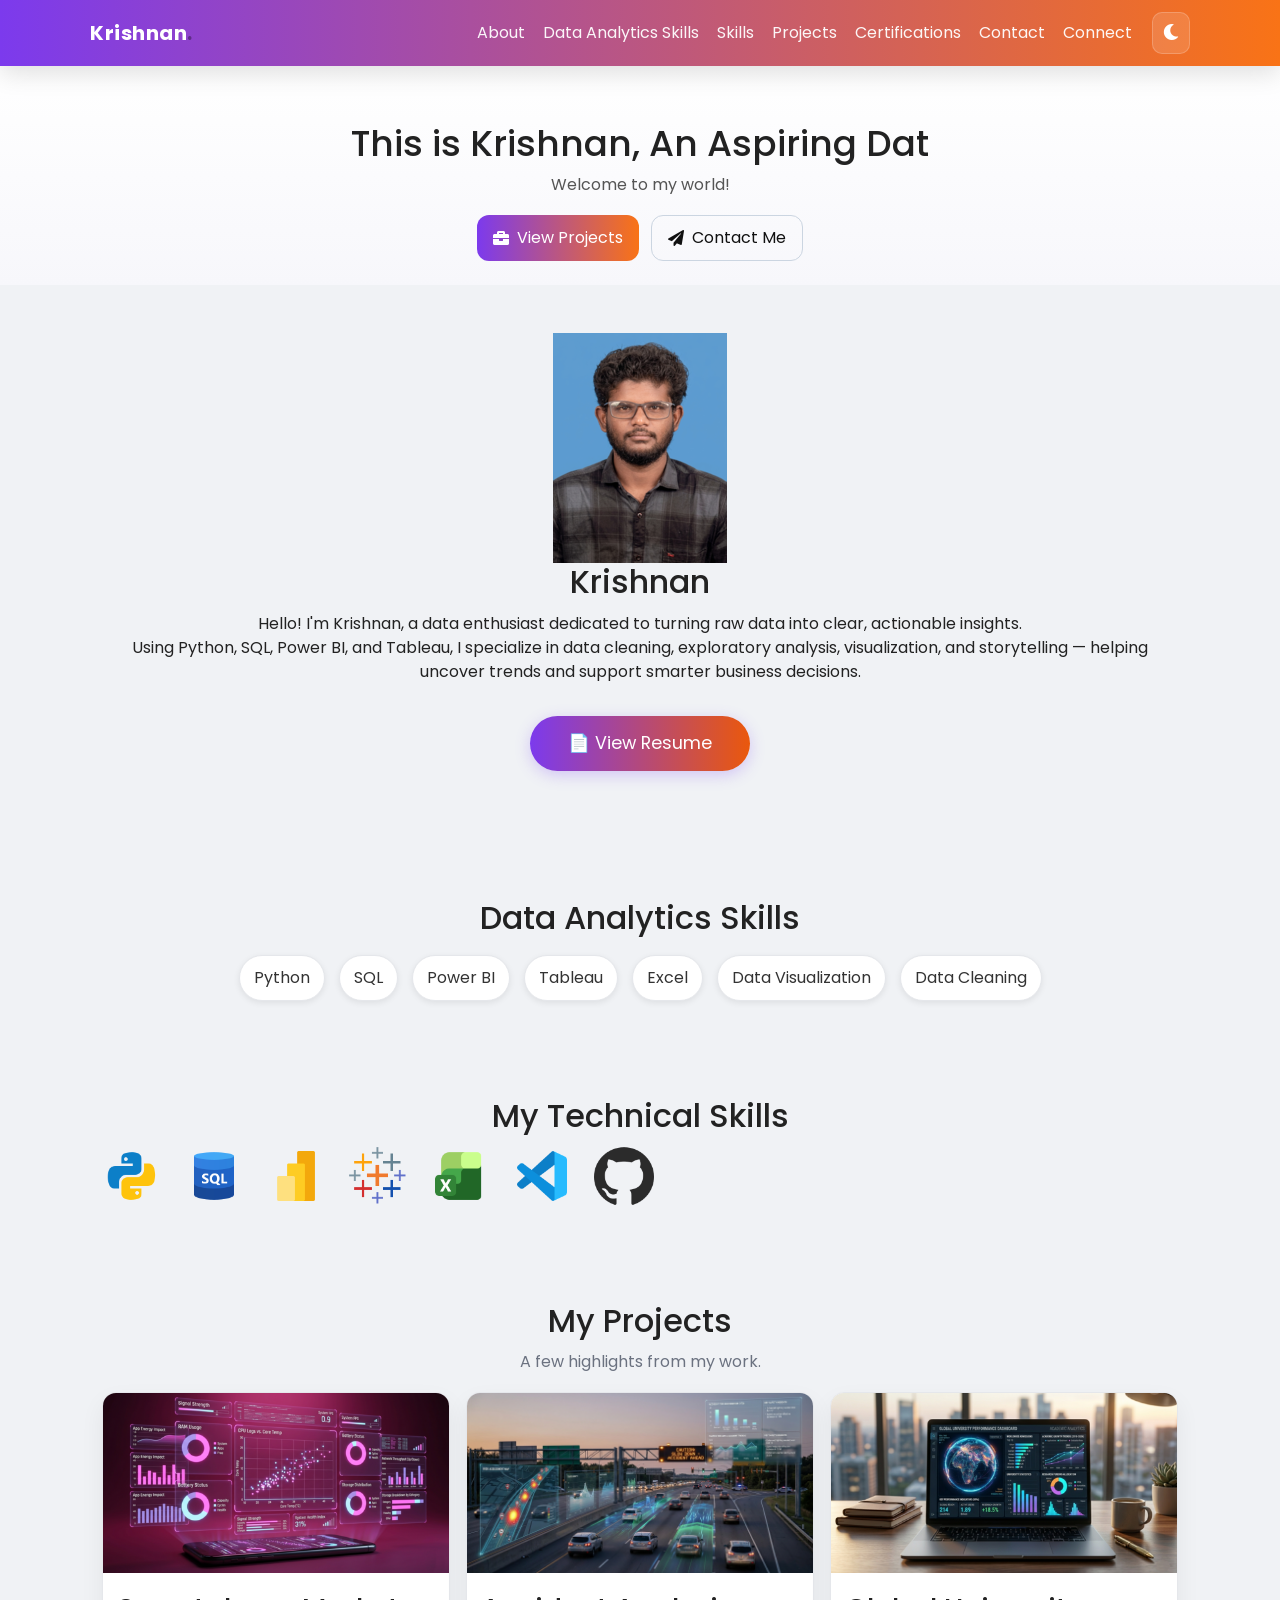
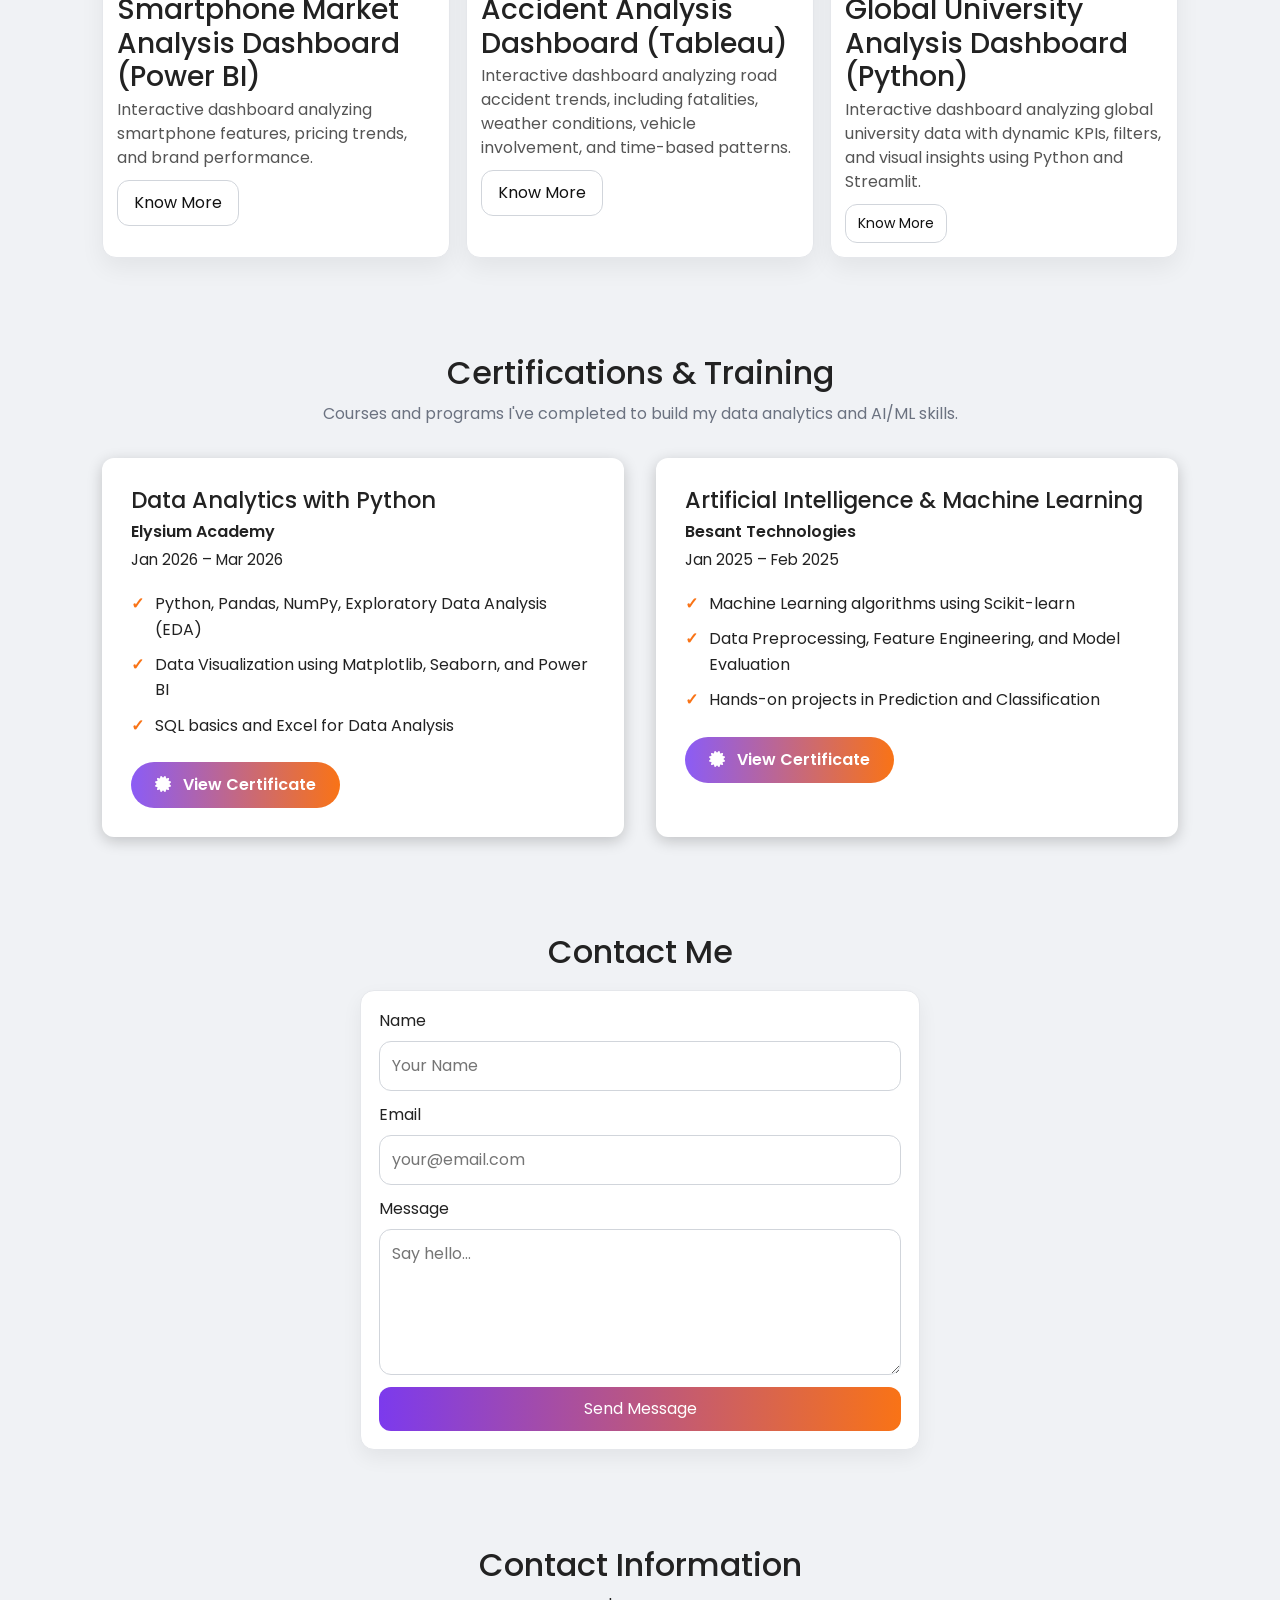
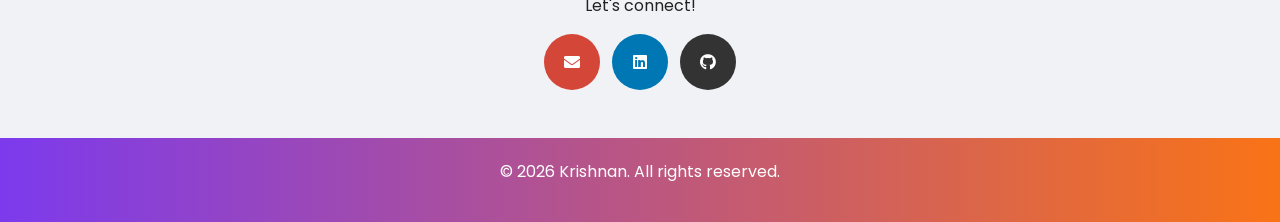
==== commit 58539f57: "Update index.html" ====
--- a/index.html
+++ b/index.html
@@ -140,11 +140,11 @@
         </article>
 
         <article class="project-card">
-          <img src="img/3.png" alt="Project 3 Screenshot" />
+          <img src="img/Project_3.png" alt="Project 3 Screenshot" />
           <div class="card-body">
-            <h3>Project 3</h3>
-            <p>Coming Up.</p>
-            <a class="btn small">Know More</a>
+            <h3>Global University Analysis Dashboard (Python)</h3>
+            <p>Interactive dashboard analyzing global university data with dynamic KPIs, filters, and visual insights using Python and Streamlit.</p>
+            <a href="Global Analysis-project.html" class="btn small">Know More</a>
           </div>
         </article>
       </div>
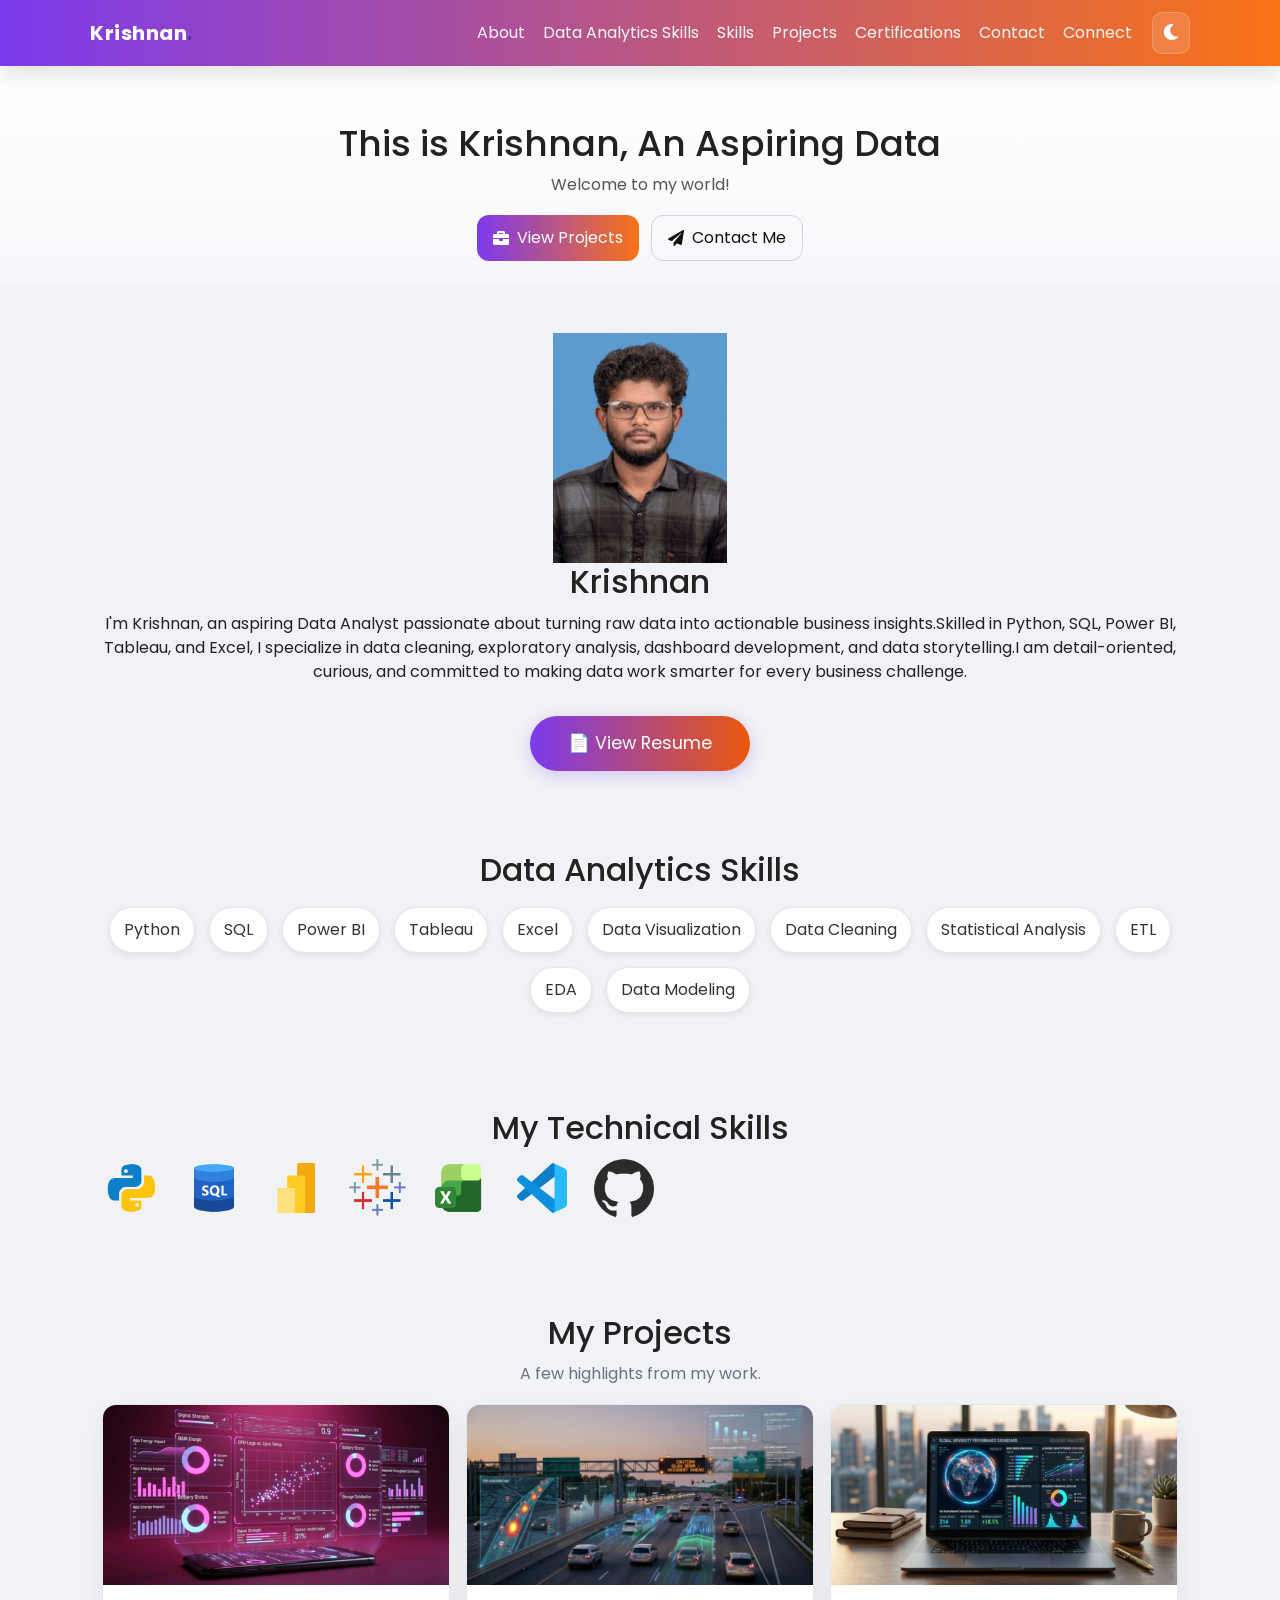
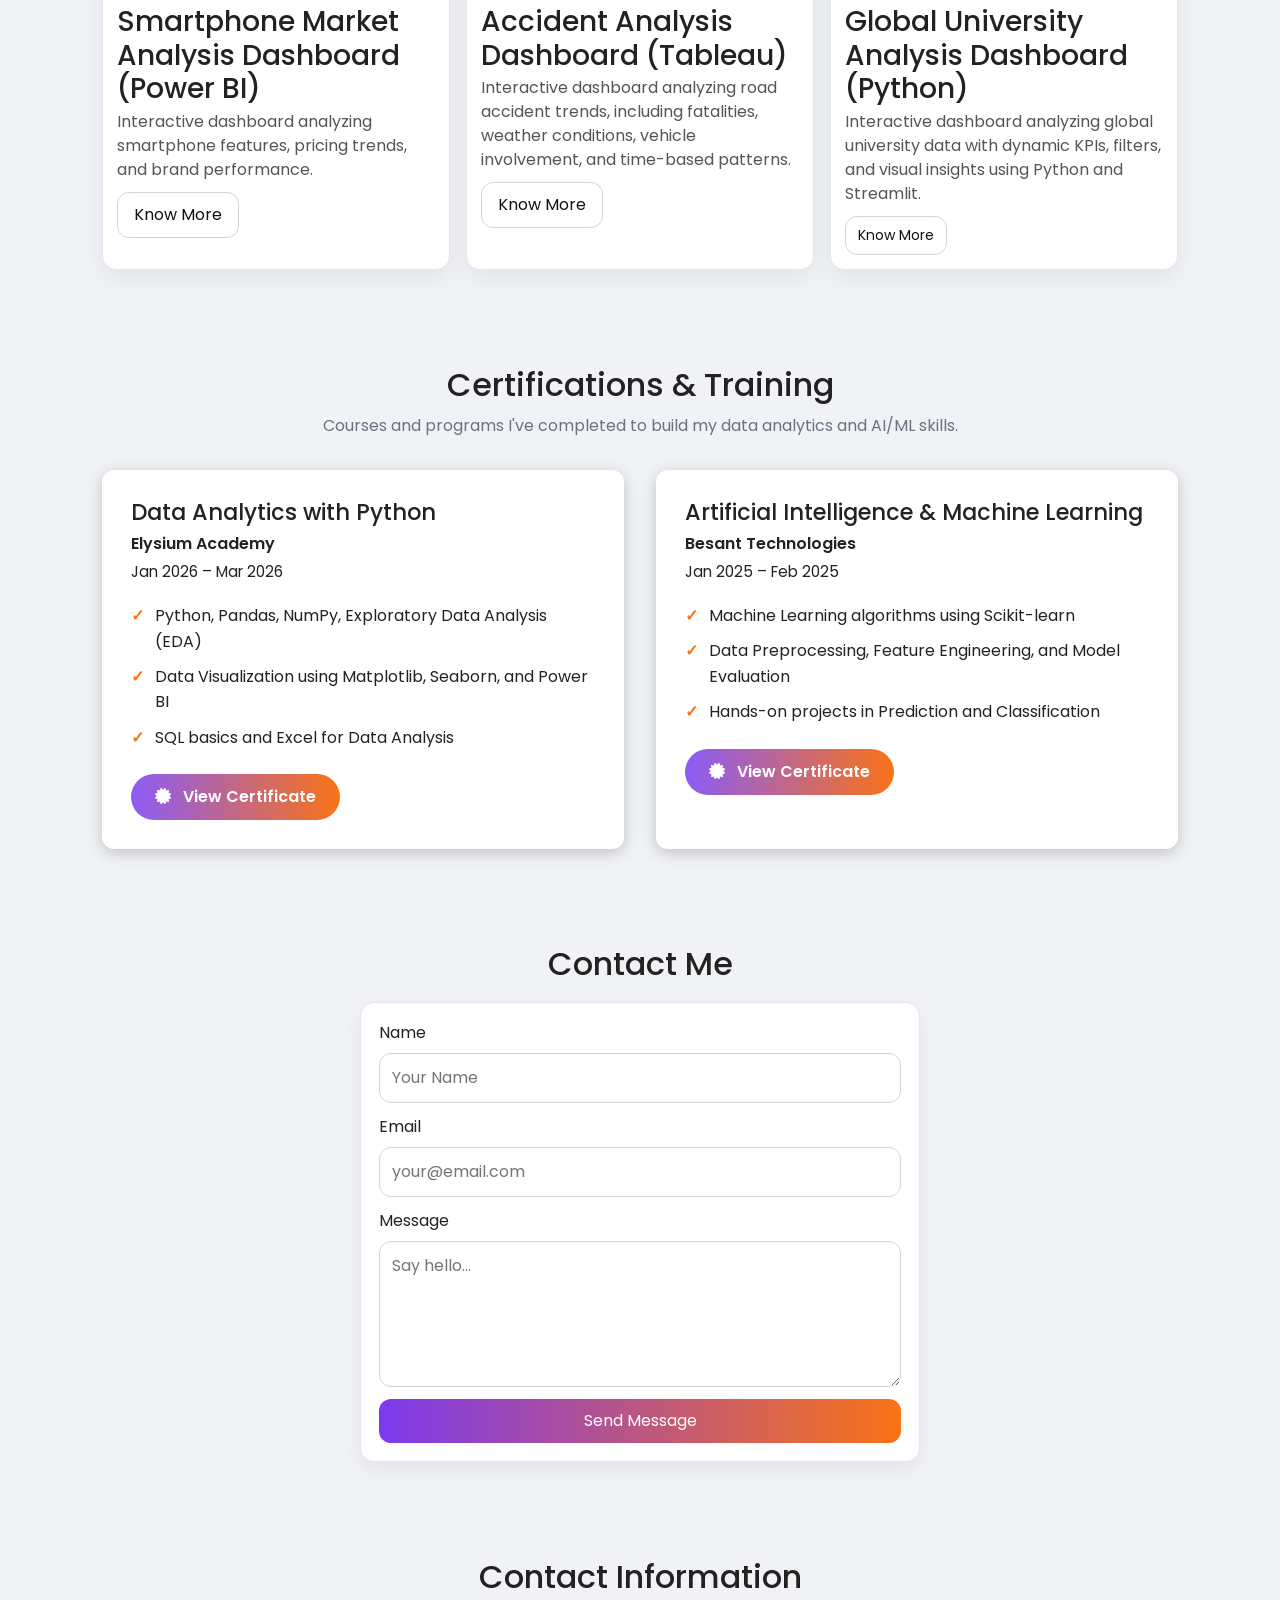
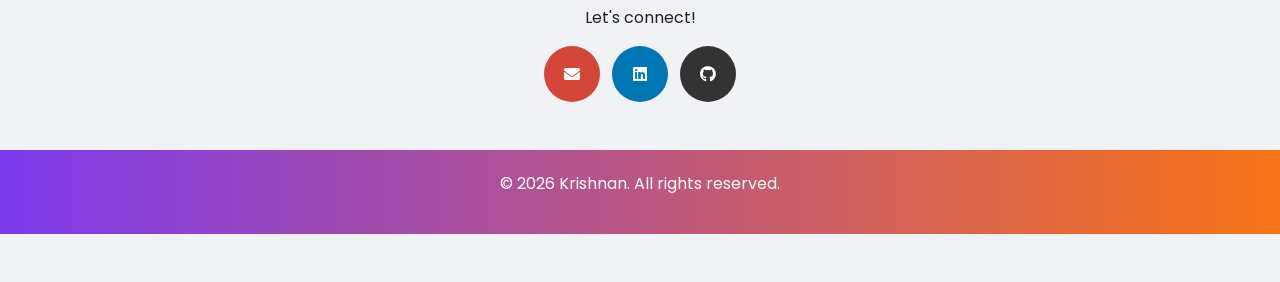
==== commit 3741f5a9: "Update index.html" ====
--- a/index.html
+++ b/index.html
@@ -69,19 +69,22 @@
     <div class="container about-card">
       <img src="img/krishnan.png" alt="Krishnan profile photo" class="profile-img"> 
       <h2>Krishnan</h2>
-      <p>Hello! I'm Krishnan, a data enthusiast dedicated to turning raw data into clear, actionable insights.<br>
-      Using Python, SQL, Power BI, and Tableau, I specialize in data cleaning, exploratory analysis, visualization, and storytelling — helping uncover trends and support smarter business decisions.</p>
+          <p>
+        I'm Krishnan, an aspiring Data Analyst passionate about turning raw data 
+        into actionable business insights.Skilled in Python, SQL, Power BI, Tableau, and Excel, I specialize in 
+        data cleaning, exploratory analysis, dashboard development, and data storytelling.I am detail-oriented, curious, and committed to making data work smarter 
+        for every business challenge.
+    </p>
+
 
       <!-- Resume button -->
       <div class="center-button-wrapper" style="margin: 2rem 0; text-align: center;">
-        <a href="Krishnan Resume.pdf" target="_blank" rel="noopener noreferrer" class="btn btn-gradient">
+        <a href="Resume.pdf" target="_blank" rel="noopener noreferrer" class="btn btn-gradient">
           📄 View Resume
         </a>
       </div>
     </div>
-  </section>
-
-  <!-- Data Analytics Skills -->
+ <!-- Data Analytics Skills -->
   <section id="Data Analytics Skills" class="panel">
     <div class="container">
       <h2>Data Analytics Skills</h2>
@@ -93,7 +96,11 @@
         <li class="chip">Excel</li>
         <li class="chip">Data Visualization</li>
         <li class="chip">Data Cleaning</li>
-      </ul>
+        <li class="chip">Statistical Analysis</li>
+        <li class="chip">ETL</li>
+        <li class="chip">EDA</li>
+        <li class="chip">Data Modeling</li>
+        </ul>
     </div>
   </section>
 
@@ -168,7 +175,7 @@
             <li>Data Visualization using Matplotlib, Seaborn, and Power BI</li>
             <li>SQL basics and Excel for Data Analysis</li>
           </ul>
-          <a href="YOUR_CERTIFICATE_LINK_HERE.pdf" target="_blank" rel="noopener noreferrer" class="btn cert-btn">
+          <a href="https://drive.google.com/file/d/16ziwW-qHpVJFZe-IVsn7vPoQ-Bu2cHOo/view?usp=drive_link" target="_blank" rel="noopener noreferrer" class="btn cert-btn">
             <i class="fas fa-certificate"></i> View Certificate
           </a>
         </div>
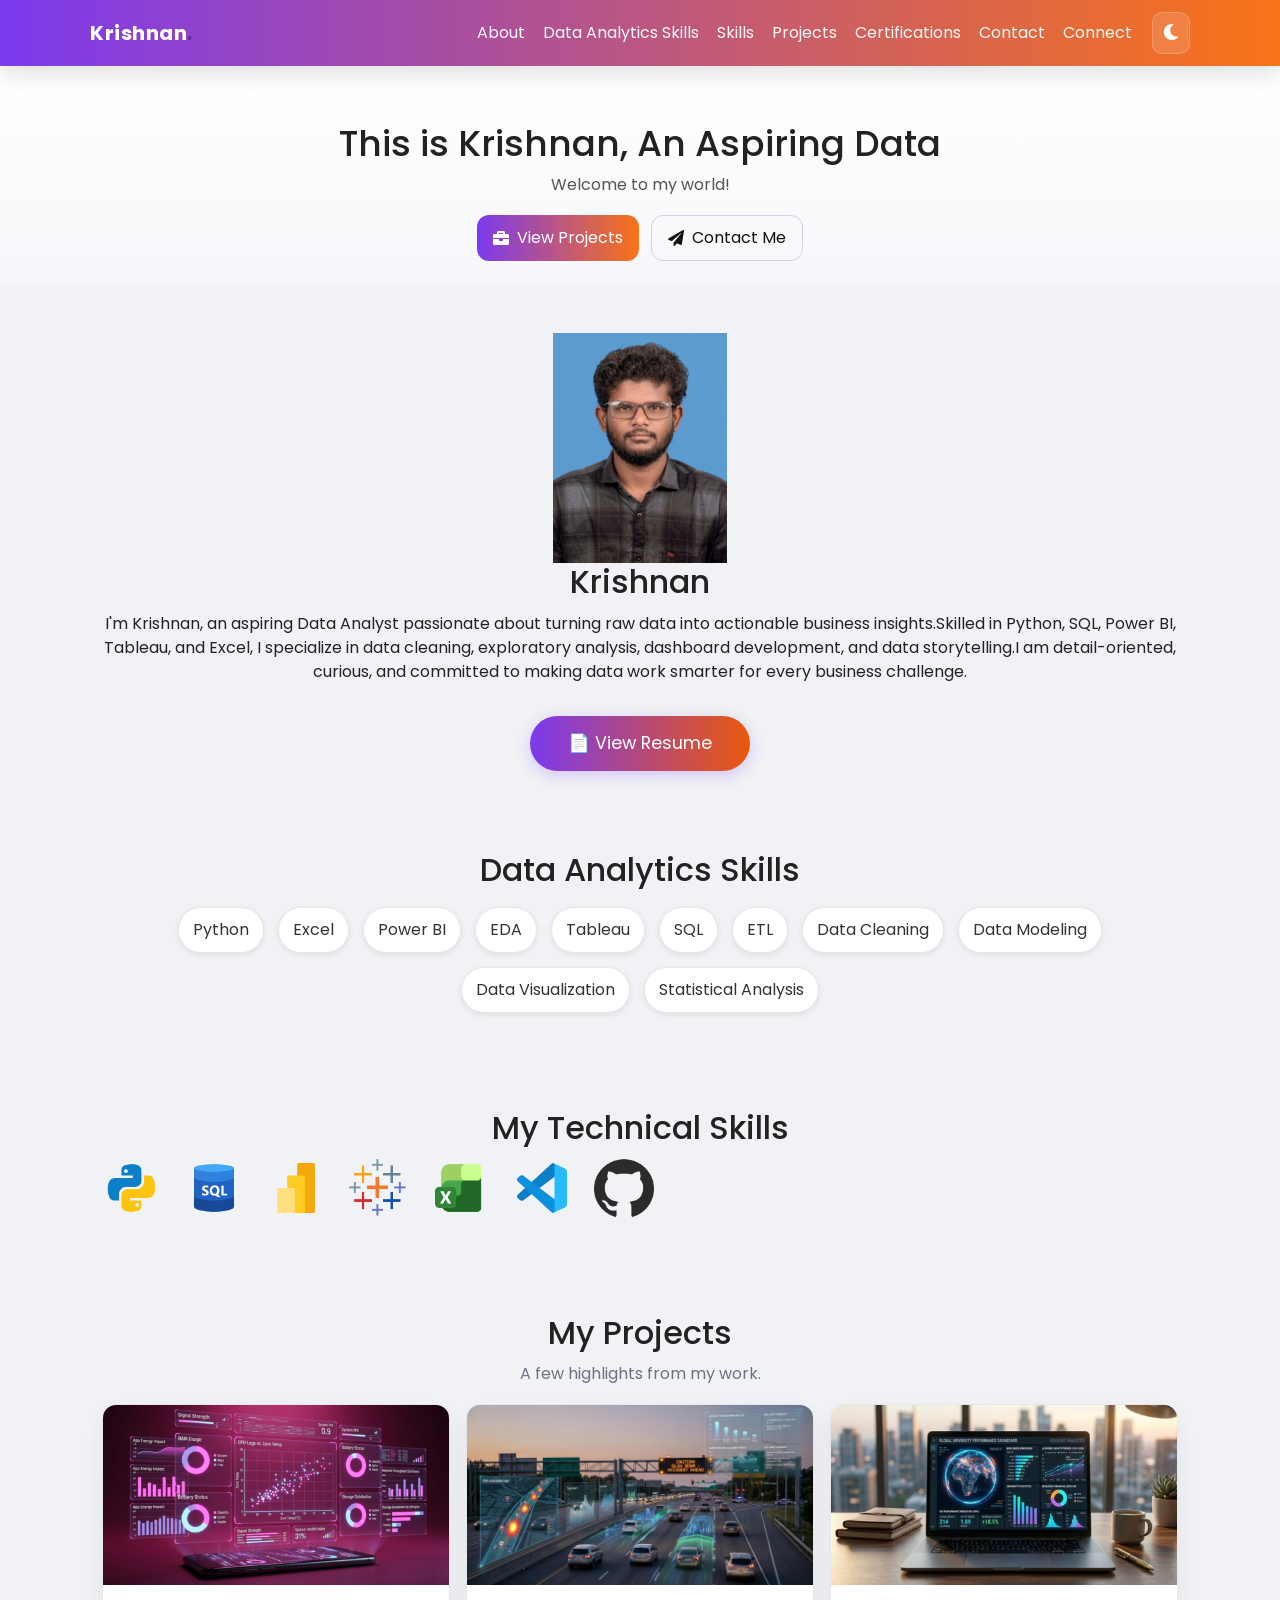
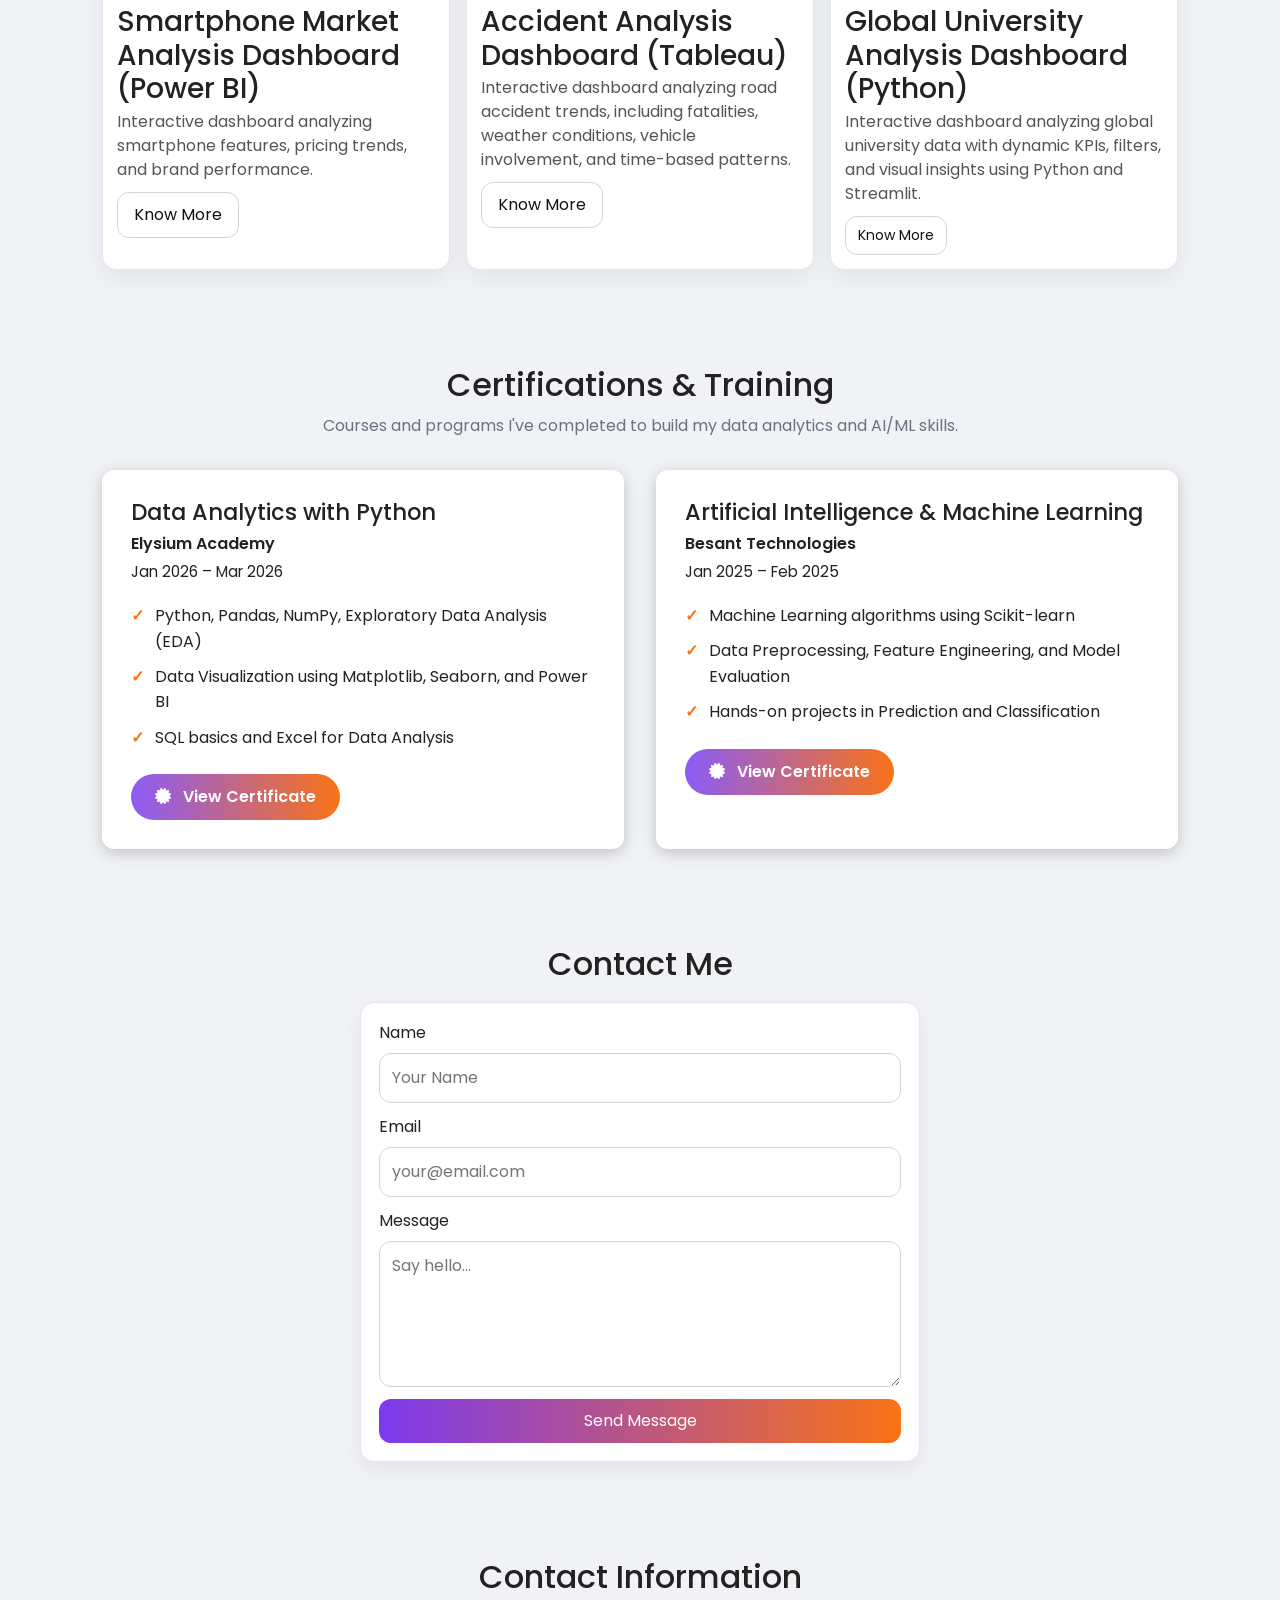
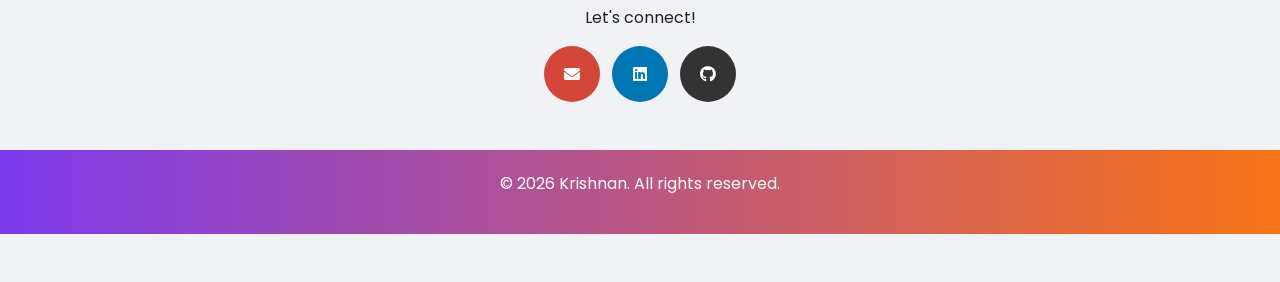
==== commit 52878930: "Update index.html" ====
--- a/index.html
+++ b/index.html
@@ -90,16 +90,16 @@
       <h2>Data Analytics Skills</h2>
       <ul class="chip-list">
         <li class="chip">Python</li>
+        <li class="chip">Excel</li>
+        <li class="chip">Power BI</li>
+         <li class="chip">EDA</li>
+        <li class="chip">Tableau</li>
         <li class="chip">SQL</li>
-        <li class="chip">Power BI</li>
-        <li class="chip">Tableau</li>
-        <li class="chip">Excel</li>
+        <li class="chip">ETL</li>
+        <li class="chip">Data Cleaning</li>
+        <li class="chip"> Data Modeling</li>
         <li class="chip">Data Visualization</li>
-        <li class="chip">Data Cleaning</li>
-        <li class="chip">Statistical Analysis</li>
-        <li class="chip">ETL</li>
-        <li class="chip">EDA</li>
-        <li class="chip">Data Modeling</li>
+       <li class="chip">Statistical Analysis</li>
         </ul>
     </div>
   </section>
